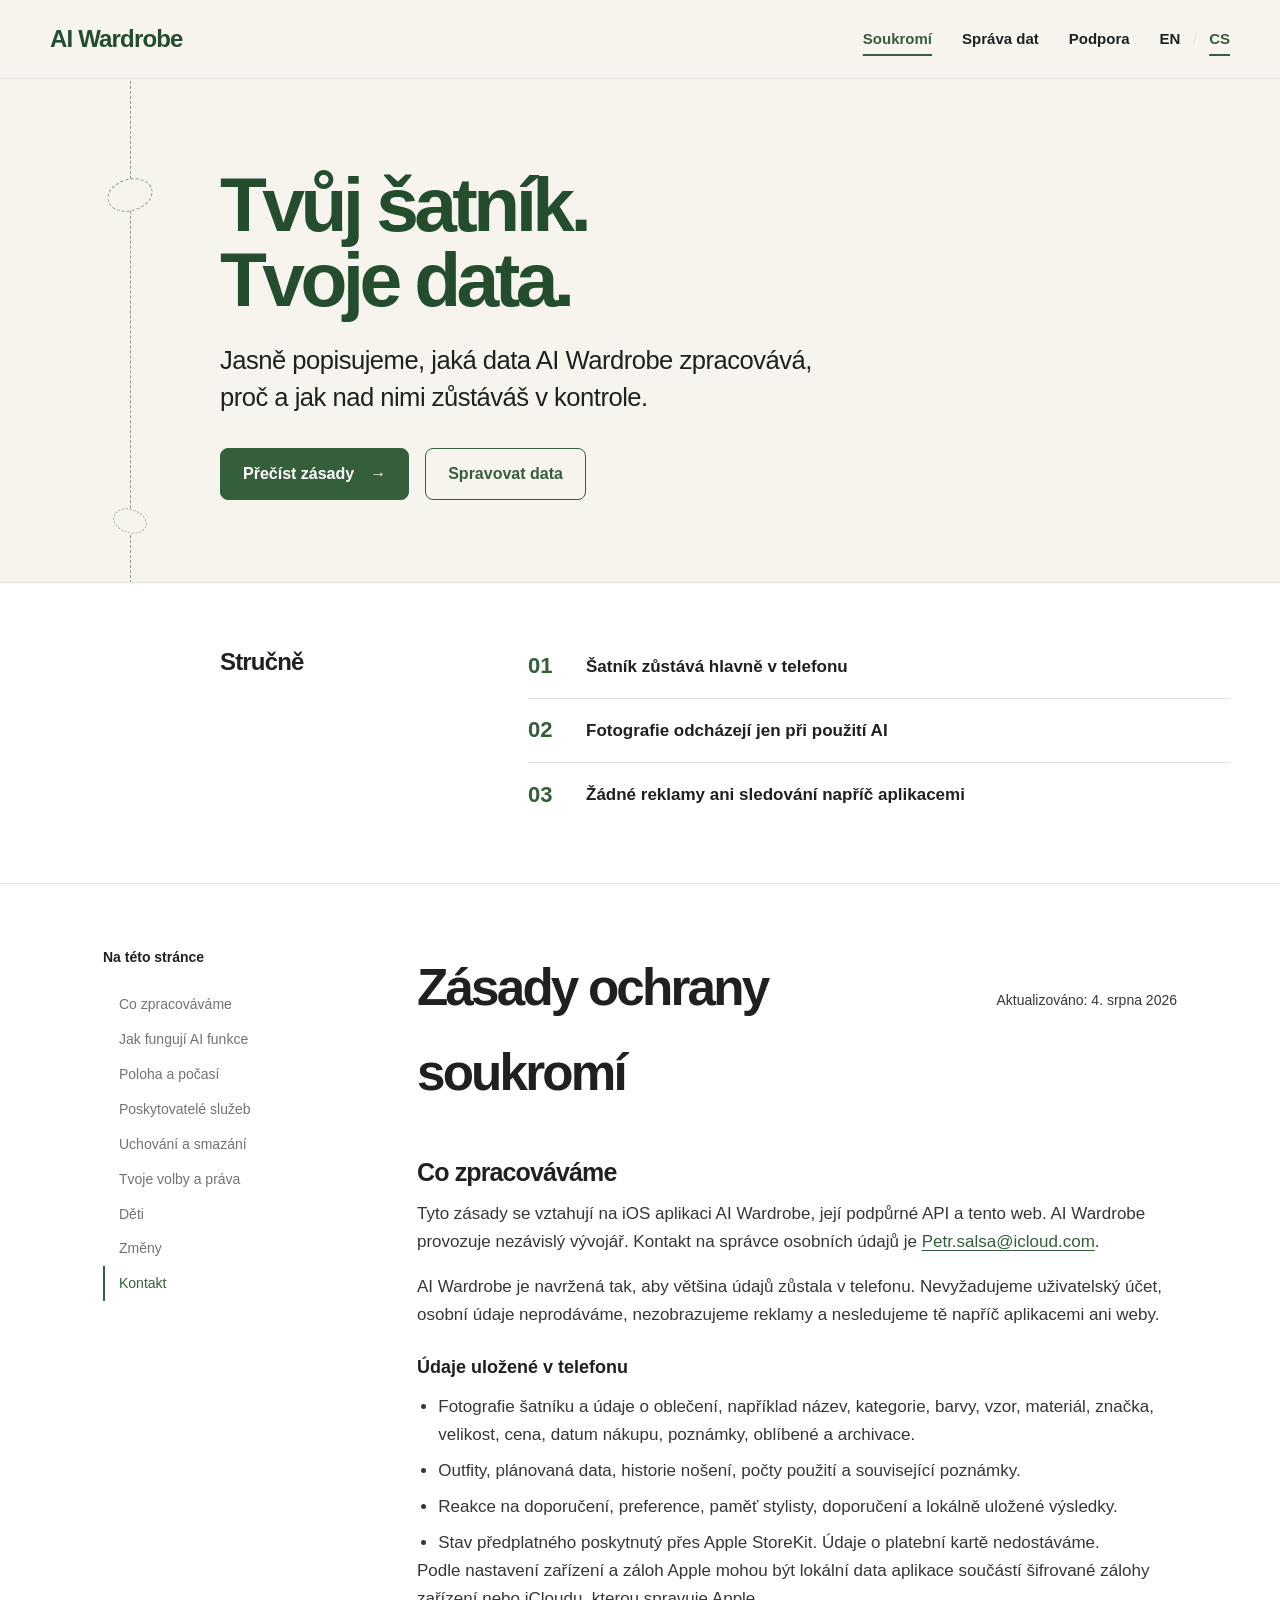
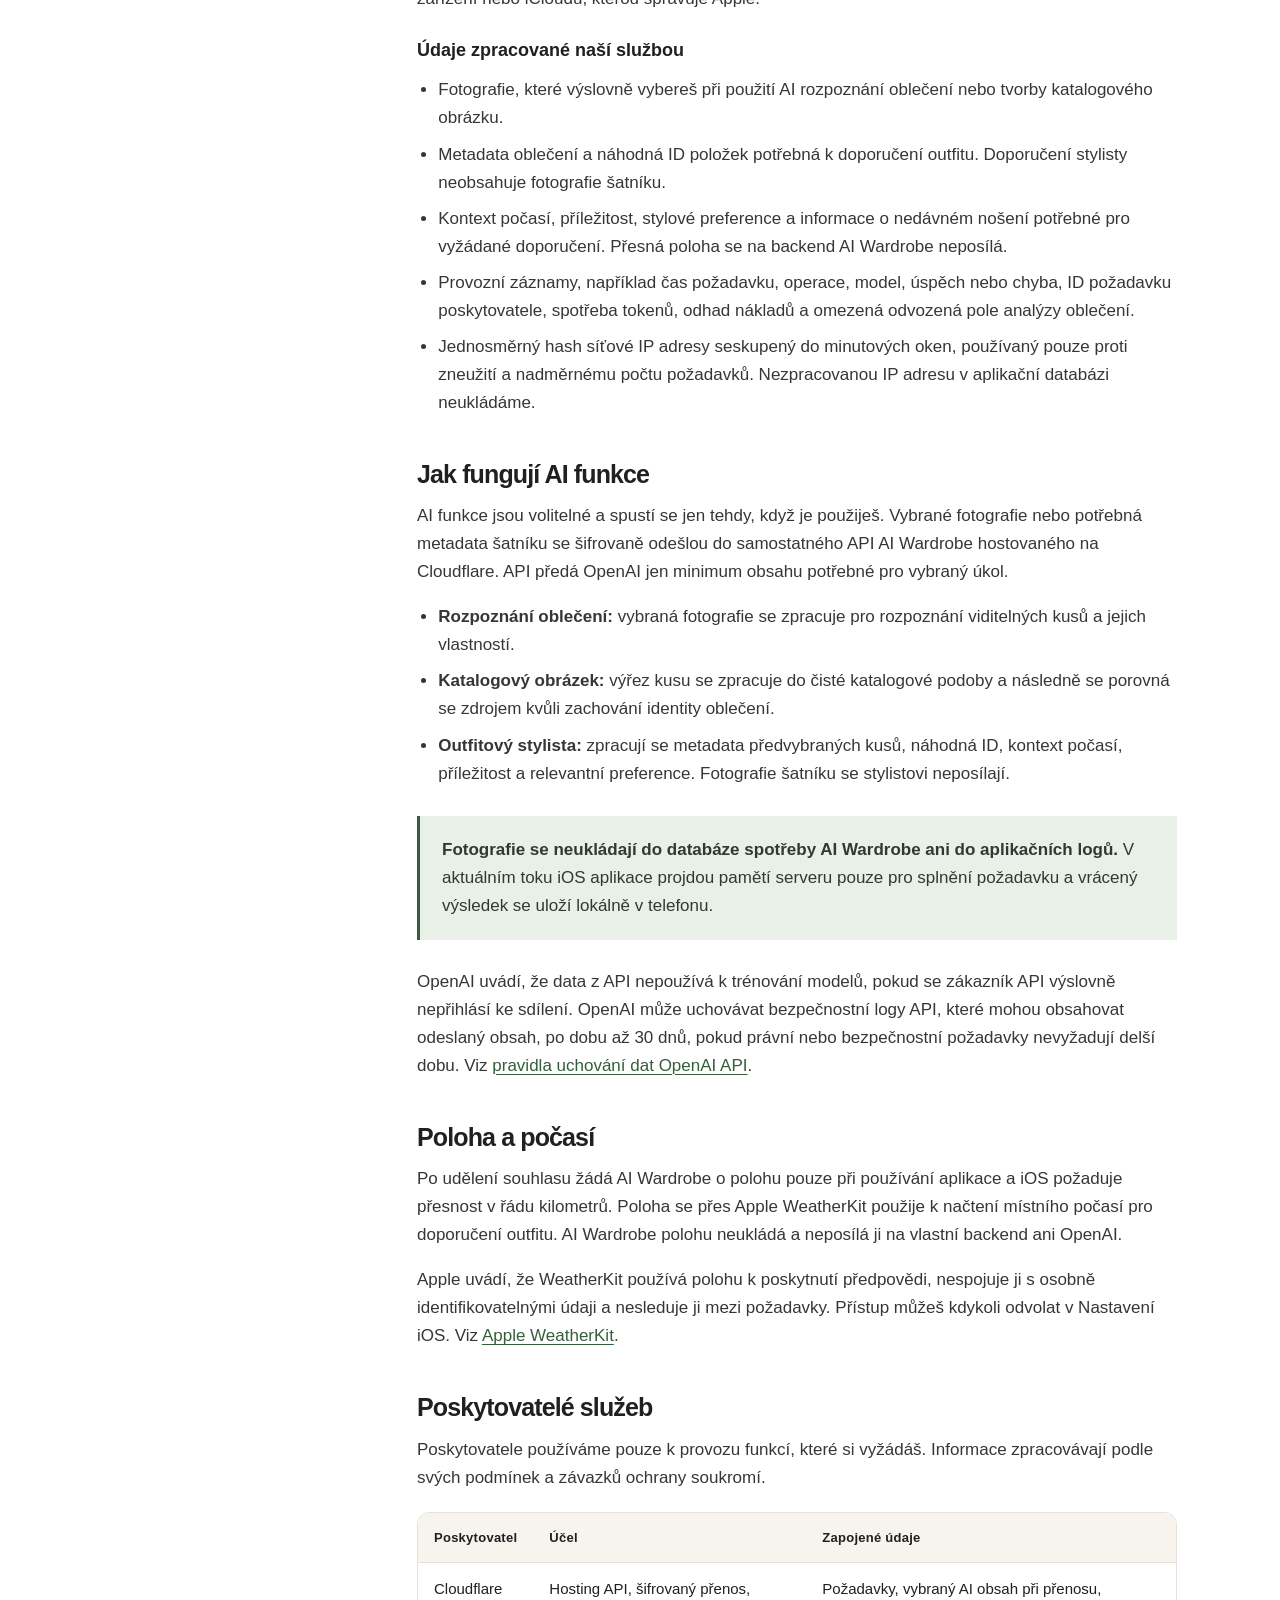
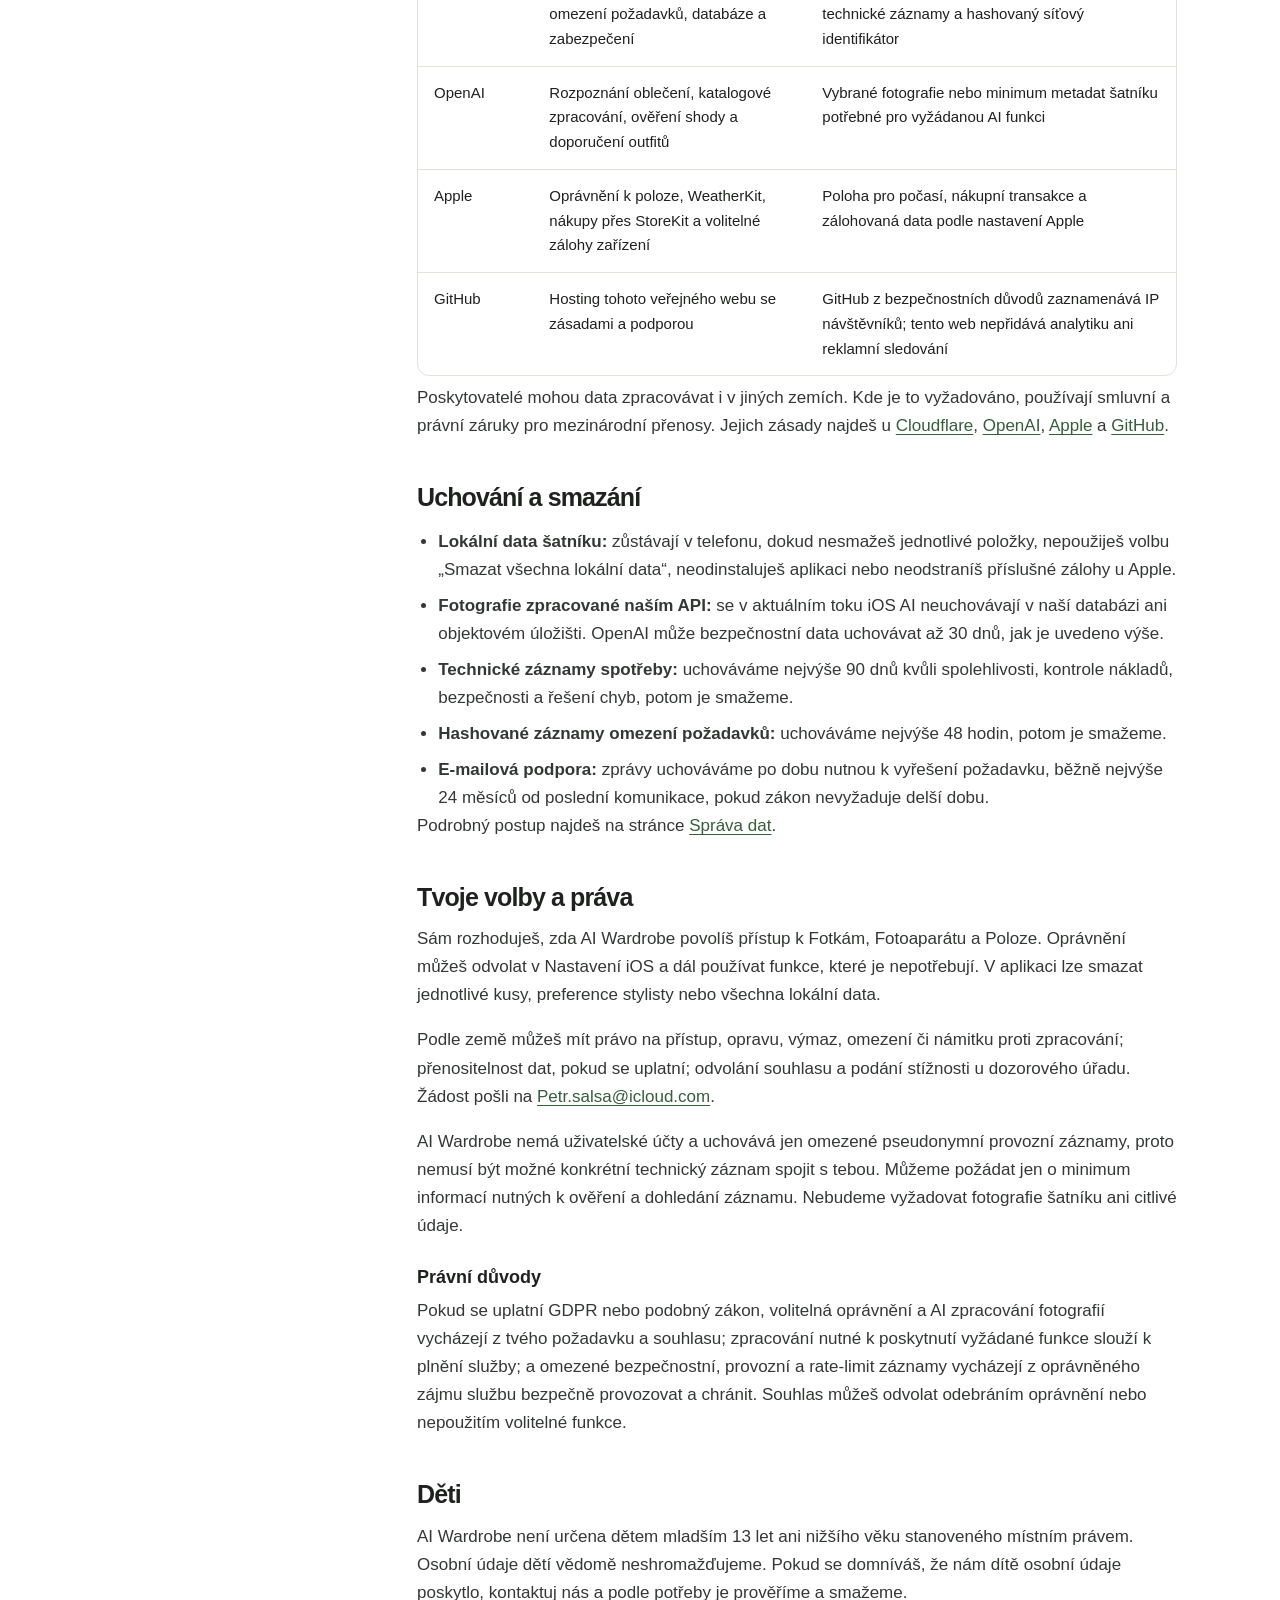
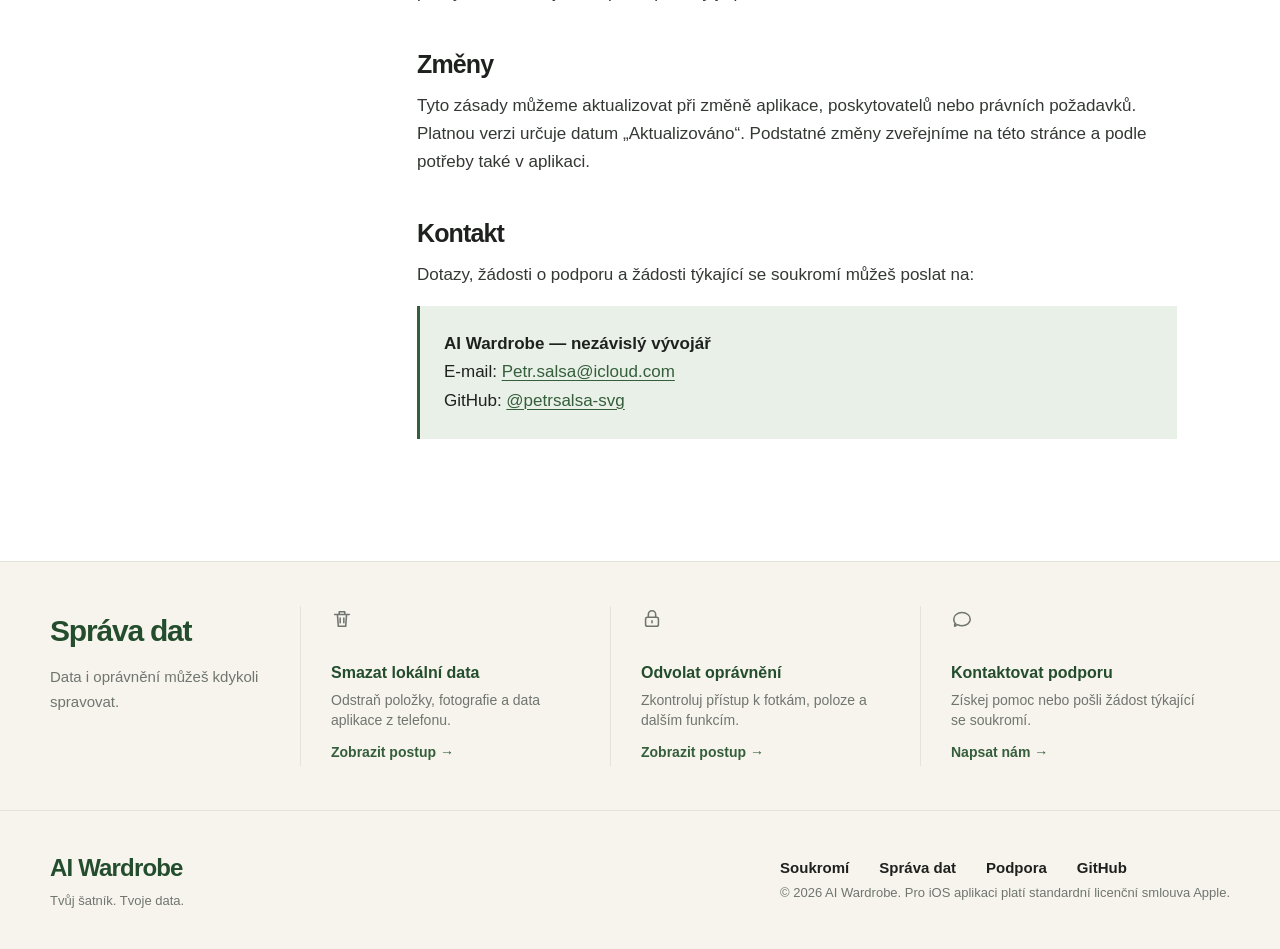
==== cs/index.html @ b3bcdd9d "Publish AI Wardrobe privacy and support site" ====
<!doctype html>
<html lang="cs">
<head>
  <meta charset="utf-8">
  <meta name="viewport" content="width=device-width, initial-scale=1">
  <meta name="description" content="Zásady ochrany soukromí, volby správy dat a podpora pro iOS aplikaci AI Wardrobe.">
  <meta name="theme-color" content="#f7f4ee">
  <meta property="og:title" content="AI Wardrobe — Zásady ochrany soukromí">
  <meta property="og:description" content="Jasně popisujeme, jaká data AI Wardrobe zpracovává, proč a jak nad nimi zůstáváš v kontrole.">
  <meta property="og:type" content="website">
  <meta property="og:url" content="https://petrsalsa-svg.github.io/AIWardrobe-Privacy/cs/">
  <link rel="canonical" href="https://petrsalsa-svg.github.io/AIWardrobe-Privacy/cs/">
  <link rel="alternate" hreflang="en" href="https://petrsalsa-svg.github.io/AIWardrobe-Privacy/">
  <link rel="alternate" hreflang="cs" href="https://petrsalsa-svg.github.io/AIWardrobe-Privacy/cs/">
  <link rel="stylesheet" href="../assets/styles.css">
  <script src="../assets/site.js" defer></script>
  <title>AI Wardrobe — Zásady ochrany soukromí</title>
</head>
<body>
  <a class="skip-link" href="#main">Přeskočit na obsah</a>
  <header class="site-header">
    <div class="header-inner">
      <a class="brand" href="./" aria-label="AI Wardrobe — soukromí">AI Wardrobe</a>
      <nav class="desktop-nav" aria-label="Hlavní navigace">
        <a href="./" aria-current="page">Soukromí</a>
        <a href="./data-choices/">Správa dat</a>
        <a href="./support/">Podpora</a>
      </nav>
      <button class="menu-button" type="button" aria-expanded="false" aria-controls="mobile-navigation" data-menu-button>
        <svg viewBox="0 0 24 24" aria-hidden="true"><path d="M4 7h16M4 12h16M4 17h16"/></svg>
        Menu
      </button>
      <nav class="language-nav" aria-label="Jazyk">
        <a href="../" lang="en">EN</a><span aria-hidden="true">/</span><a href="./" aria-current="page" lang="cs">CS</a>
      </nav>
      <nav class="mobile-nav" id="mobile-navigation" aria-label="Mobilní navigace" data-mobile-nav>
        <a href="./" aria-current="page">Soukromí</a>
        <a href="./data-choices/">Správa dat</a>
        <a href="./support/">Podpora</a>
      </nav>
    </div>
  </header>

  <main id="main">
    <section class="hero" aria-labelledby="hero-title">
      <div class="hero-inner">
        <div class="seam" aria-hidden="true"></div>
        <div class="hero-copy">
          <h1 id="hero-title">Tvůj šatník.<br>Tvoje data.</h1>
          <p class="hero-lede">Jasně popisujeme, jaká data AI Wardrobe zpracovává, proč a jak nad nimi zůstáváš v kontrole.</p>
          <div class="actions">
            <a class="button button-primary" href="#privacy-policy">Přečíst zásady <span aria-hidden="true">→</span></a>
            <a class="button button-secondary" href="./data-choices/">Spravovat data</a>
          </div>
        </div>
      </div>
    </section>

    <section class="glance" aria-labelledby="glance-title">
      <div class="glance-inner">
        <h2 id="glance-title">Stručně</h2>
        <ol class="glance-list">
          <li class="glance-item">
            <span class="glance-number" aria-hidden="true">01</span>
            <span class="glance-icon" aria-hidden="true"><svg viewBox="0 0 24 24"><path d="M3 11.5 12 4l9 7.5M5.5 10v10h13V10M9.5 20v-6h5v6"/></svg></span>
            <span class="glance-text">Šatník zůstává hlavně v telefonu</span>
          </li>
          <li class="glance-item">
            <span class="glance-number" aria-hidden="true">02</span>
            <span class="glance-icon" aria-hidden="true"><svg viewBox="0 0 24 24"><path d="M4 8.5h3l1.2-2h7.6l1.2 2h3a2 2 0 0 1 2 2v8a2 2 0 0 1-2 2H4a2 2 0 0 1-2-2v-8a2 2 0 0 1 2-2Z"/><circle cx="12" cy="14" r="4"/></svg></span>
            <span class="glance-text">Fotografie odcházejí jen při použití AI</span>
          </li>
          <li class="glance-item">
            <span class="glance-number" aria-hidden="true">03</span>
            <span class="glance-icon" aria-hidden="true"><svg viewBox="0 0 24 24"><path d="M12 3 4.5 6v5.5c0 4.7 3.1 7.8 7.5 9.5 4.4-1.7 7.5-4.8 7.5-9.5V6L12 3Z"/><path d="m8.8 12.1 2 2 4.5-4.5"/></svg></span>
            <span class="glance-text">Žádné reklamy ani sledování napříč aplikacemi</span>
          </li>
        </ol>
      </div>
    </section>

    <section class="policy" id="privacy-policy" aria-labelledby="policy-title">
      <div class="policy-shell">
        <aside class="toc" aria-label="Obsah stránky">
          <p class="toc-title">Na této stránce</p>
          <ol>
            <li><a class="is-active" href="#what-we-process">Co zpracováváme</a></li>
            <li><a href="#ai-features">Jak fungují AI funkce</a></li>
            <li><a href="#location-weather">Poloha a počasí</a></li>
            <li><a href="#service-providers">Poskytovatelé služeb</a></li>
            <li><a href="#retention-deletion">Uchování a smazání</a></li>
            <li><a href="#choices-rights">Tvoje volby a práva</a></li>
            <li><a href="#children">Děti</a></li>
            <li><a href="#changes">Změny</a></li>
            <li><a href="#contact">Kontakt</a></li>
          </ol>
        </aside>

        <article class="policy-article">
          <div class="policy-heading">
            <h2 id="policy-title">Zásady ochrany soukromí</h2>
            <p class="updated">Aktualizováno: 4. srpna 2026</p>
          </div>

          <details class="mobile-toc">
            <summary>Na této stránce <span aria-hidden="true">⌄</span></summary>
            <nav aria-label="Části zásad">
              <a href="#what-we-process">Co zpracováváme</a>
              <a href="#ai-features">Jak fungují AI funkce</a>
              <a href="#location-weather">Poloha a počasí</a>
              <a href="#service-providers">Poskytovatelé služeb</a>
              <a href="#retention-deletion">Uchování a smazání</a>
              <a href="#choices-rights">Tvoje volby a práva</a>
              <a href="#children">Děti</a>
              <a href="#changes">Změny</a>
              <a href="#contact">Kontakt</a>
            </nav>
          </details>

          <section id="what-we-process">
            <h3>Co zpracováváme</h3>
            <p>Tyto zásady se vztahují na iOS aplikaci AI Wardrobe, její podpůrné API a tento web. AI Wardrobe provozuje nezávislý vývojář. Kontakt na správce osobních údajů je <a href="mailto:Petr.salsa@icloud.com">Petr.salsa@icloud.com</a>.</p>
            <p>AI Wardrobe je navržená tak, aby většina údajů zůstala v telefonu. Nevyžadujeme uživatelský účet, osobní údaje neprodáváme, nezobrazujeme reklamy a nesledujeme tě napříč aplikacemi ani weby.</p>

            <h4>Údaje uložené v telefonu</h4>
            <ul>
              <li>Fotografie šatníku a údaje o oblečení, například název, kategorie, barvy, vzor, materiál, značka, velikost, cena, datum nákupu, poznámky, oblíbené a archivace.</li>
              <li>Outfity, plánovaná data, historie nošení, počty použití a související poznámky.</li>
              <li>Reakce na doporučení, preference, paměť stylisty, doporučení a lokálně uložené výsledky.</li>
              <li>Stav předplatného poskytnutý přes Apple StoreKit. Údaje o platební kartě nedostáváme.</li>
            </ul>
            <p>Podle nastavení zařízení a záloh Apple mohou být lokální data aplikace součástí šifrované zálohy zařízení nebo iCloudu, kterou spravuje Apple.</p>

            <h4>Údaje zpracované naší službou</h4>
            <ul>
              <li>Fotografie, které výslovně vybereš při použití AI rozpoznání oblečení nebo tvorby katalogového obrázku.</li>
              <li>Metadata oblečení a náhodná ID položek potřebná k doporučení outfitu. Doporučení stylisty neobsahuje fotografie šatníku.</li>
              <li>Kontext počasí, příležitost, stylové preference a informace o nedávném nošení potřebné pro vyžádané doporučení. Přesná poloha se na backend AI Wardrobe neposílá.</li>
              <li>Provozní záznamy, například čas požadavku, operace, model, úspěch nebo chyba, ID požadavku poskytovatele, spotřeba tokenů, odhad nákladů a omezená odvozená pole analýzy oblečení.</li>
              <li>Jednosměrný hash síťové IP adresy seskupený do minutových oken, používaný pouze proti zneužití a nadměrnému počtu požadavků. Nezpracovanou IP adresu v aplikační databázi neukládáme.</li>
            </ul>
          </section>

          <section id="ai-features">
            <h3>Jak fungují AI funkce</h3>
            <p>AI funkce jsou volitelné a spustí se jen tehdy, když je použiješ. Vybrané fotografie nebo potřebná metadata šatníku se šifrovaně odešlou do samostatného API AI Wardrobe hostovaného na Cloudflare. API předá OpenAI jen minimum obsahu potřebné pro vybraný úkol.</p>
            <ul>
              <li><strong>Rozpoznání oblečení:</strong> vybraná fotografie se zpracuje pro rozpoznání viditelných kusů a jejich vlastností.</li>
              <li><strong>Katalogový obrázek:</strong> výřez kusu se zpracuje do čisté katalogové podoby a následně se porovná se zdrojem kvůli zachování identity oblečení.</li>
              <li><strong>Outfitový stylista:</strong> zpracují se metadata předvybraných kusů, náhodná ID, kontext počasí, příležitost a relevantní preference. Fotografie šatníku se stylistovi neposílají.</li>
            </ul>
            <div class="notice">
              <p><strong>Fotografie se neukládají do databáze spotřeby AI Wardrobe ani do aplikačních logů.</strong> V aktuálním toku iOS aplikace projdou pamětí serveru pouze pro splnění požadavku a vrácený výsledek se uloží lokálně v telefonu.</p>
            </div>
            <p>OpenAI uvádí, že data z API nepoužívá k trénování modelů, pokud se zákazník API výslovně nepřihlásí ke sdílení. OpenAI může uchovávat bezpečnostní logy API, které mohou obsahovat odeslaný obsah, po dobu až 30 dnů, pokud právní nebo bezpečnostní požadavky nevyžadují delší dobu. Viz <a href="https://platform.openai.com/docs/models/default-usage-policies-by-endpoint" rel="external">pravidla uchování dat OpenAI API</a>.</p>
          </section>

          <section id="location-weather">
            <h3>Poloha a počasí</h3>
            <p>Po udělení souhlasu žádá AI Wardrobe o polohu pouze při používání aplikace a iOS požaduje přesnost v řádu kilometrů. Poloha se přes Apple WeatherKit použije k načtení místního počasí pro doporučení outfitu. AI Wardrobe polohu neukládá a neposílá ji na vlastní backend ani OpenAI.</p>
            <p>Apple uvádí, že WeatherKit používá polohu k poskytnutí předpovědi, nespojuje ji s osobně identifikovatelnými údaji a nesleduje ji mezi požadavky. Přístup můžeš kdykoli odvolat v Nastavení iOS. Viz <a href="https://developer.apple.com/weatherkit/" rel="external">Apple WeatherKit</a>.</p>
          </section>

          <section id="service-providers">
            <h3>Poskytovatelé služeb</h3>
            <p>Poskytovatele používáme pouze k provozu funkcí, které si vyžádáš. Informace zpracovávají podle svých podmínek a závazků ochrany soukromí.</p>
            <div class="table-wrap" role="region" aria-label="Poskytovatelé služeb" tabindex="0">
              <table>
                <thead><tr><th>Poskytovatel</th><th>Účel</th><th>Zapojené údaje</th></tr></thead>
                <tbody>
                  <tr><td>Cloudflare</td><td>Hosting API, šifrovaný přenos, omezení požadavků, databáze a zabezpečení</td><td>Požadavky, vybraný AI obsah při přenosu, technické záznamy a hashovaný síťový identifikátor</td></tr>
                  <tr><td>OpenAI</td><td>Rozpoznání oblečení, katalogové zpracování, ověření shody a doporučení outfitů</td><td>Vybrané fotografie nebo minimum metadat šatníku potřebné pro vyžádanou AI funkci</td></tr>
                  <tr><td>Apple</td><td>Oprávnění k poloze, WeatherKit, nákupy přes StoreKit a volitelné zálohy zařízení</td><td>Poloha pro počasí, nákupní transakce a zálohovaná data podle nastavení Apple</td></tr>
                  <tr><td>GitHub</td><td>Hosting tohoto veřejného webu se zásadami a podporou</td><td>GitHub z bezpečnostních důvodů zaznamenává IP návštěvníků; tento web nepřidává analytiku ani reklamní sledování</td></tr>
                </tbody>
              </table>
            </div>
            <p>Poskytovatelé mohou data zpracovávat i v jiných zemích. Kde je to vyžadováno, používají smluvní a právní záruky pro mezinárodní přenosy. Jejich zásady najdeš u <a href="https://www.cloudflare.com/privacypolicy/" rel="external">Cloudflare</a>, <a href="https://openai.com/policies/privacy-policy/" rel="external">OpenAI</a>, <a href="https://www.apple.com/legal/privacy/" rel="external">Apple</a> a <a href="https://docs.github.com/en/site-policy/privacy-policies/github-general-privacy-statement" rel="external">GitHub</a>.</p>
          </section>

          <section id="retention-deletion">
            <h3>Uchování a smazání</h3>
            <ul>
              <li><strong>Lokální data šatníku:</strong> zůstávají v telefonu, dokud nesmažeš jednotlivé položky, nepoužiješ volbu „Smazat všechna lokální data“, neodinstaluješ aplikaci nebo neodstraníš příslušné zálohy u Apple.</li>
              <li><strong>Fotografie zpracované naším API:</strong> se v aktuálním toku iOS AI neuchovávají v naší databázi ani objektovém úložišti. OpenAI může bezpečnostní data uchovávat až 30 dnů, jak je uvedeno výše.</li>
              <li><strong>Technické záznamy spotřeby:</strong> uchováváme nejvýše 90 dnů kvůli spolehlivosti, kontrole nákladů, bezpečnosti a řešení chyb, potom je smažeme.</li>
              <li><strong>Hashované záznamy omezení požadavků:</strong> uchováváme nejvýše 48 hodin, potom je smažeme.</li>
              <li><strong>E-mailová podpora:</strong> zprávy uchováváme po dobu nutnou k vyřešení požadavku, běžně nejvýše 24 měsíců od poslední komunikace, pokud zákon nevyžaduje delší dobu.</li>
            </ul>
            <p>Podrobný postup najdeš na stránce <a href="./data-choices/">Správa dat</a>.</p>
          </section>

          <section id="choices-rights">
            <h3>Tvoje volby a práva</h3>
            <p>Sám rozhoduješ, zda AI Wardrobe povolíš přístup k Fotkám, Fotoaparátu a Poloze. Oprávnění můžeš odvolat v Nastavení iOS a dál používat funkce, které je nepotřebují. V aplikaci lze smazat jednotlivé kusy, preference stylisty nebo všechna lokální data.</p>
            <p>Podle země můžeš mít právo na přístup, opravu, výmaz, omezení či námitku proti zpracování; přenositelnost dat, pokud se uplatní; odvolání souhlasu a podání stížnosti u dozorového úřadu. Žádost pošli na <a href="mailto:Petr.salsa@icloud.com?subject=AI%20Wardrobe%20-%20zadost%20o%20soukromi">Petr.salsa@icloud.com</a>.</p>
            <p>AI Wardrobe nemá uživatelské účty a uchovává jen omezené pseudonymní provozní záznamy, proto nemusí být možné konkrétní technický záznam spojit s tebou. Můžeme požádat jen o minimum informací nutných k ověření a dohledání záznamu. Nebudeme vyžadovat fotografie šatníku ani citlivé údaje.</p>
            <h4>Právní důvody</h4>
            <p>Pokud se uplatní GDPR nebo podobný zákon, volitelná oprávnění a AI zpracování fotografií vycházejí z tvého požadavku a souhlasu; zpracování nutné k poskytnutí vyžádané funkce slouží k plnění služby; a omezené bezpečnostní, provozní a rate-limit záznamy vycházejí z oprávněného zájmu službu bezpečně provozovat a chránit. Souhlas můžeš odvolat odebráním oprávnění nebo nepoužitím volitelné funkce.</p>
          </section>

          <section id="children">
            <h3>Děti</h3>
            <p>AI Wardrobe není určena dětem mladším 13 let ani nižšího věku stanoveného místním právem. Osobní údaje dětí vědomě neshromažďujeme. Pokud se domníváš, že nám dítě osobní údaje poskytlo, kontaktuj nás a podle potřeby je prověříme a smažeme.</p>
          </section>

          <section id="changes">
            <h3>Změny</h3>
            <p>Tyto zásady můžeme aktualizovat při změně aplikace, poskytovatelů nebo právních požadavků. Platnou verzi určuje datum „Aktualizováno“. Podstatné změny zveřejníme na této stránce a podle potřeby také v aplikaci.</p>
          </section>

          <section id="contact">
            <h3>Kontakt</h3>
            <p>Dotazy, žádosti o podporu a žádosti týkající se soukromí můžeš poslat na:</p>
            <div class="contact-block">
              <strong>AI Wardrobe — nezávislý vývojář</strong><br>
              E-mail: <a href="mailto:Petr.salsa@icloud.com">Petr.salsa@icloud.com</a><br>
              GitHub: <a href="https://github.com/petrsalsa-svg" rel="external">@petrsalsa-svg</a>
            </div>
          </section>
        </article>
      </div>
    </section>

    <section class="choices" aria-labelledby="choices-title">
      <div class="choices-inner">
        <div class="choices-intro"><h2 id="choices-title">Správa dat</h2><p>Data i oprávnění můžeš kdykoli spravovat.</p></div>
        <a class="choice-link" href="./data-choices/#delete-local">
          <span class="choice-icon" aria-hidden="true"><svg viewBox="0 0 24 24"><path d="M4 7h16M9 7V4h6v3M7 7l1 13h8l1-13M10 11v5M14 11v5"/></svg></span>
          <strong>Smazat lokální data</strong><span>Odstraň položky, fotografie a data aplikace z telefonu.</span><em>Zobrazit postup →</em>
        </a>
        <a class="choice-link" href="./data-choices/#permissions">
          <span class="choice-icon" aria-hidden="true"><svg viewBox="0 0 24 24"><rect x="5" y="10" width="14" height="10" rx="2"/><path d="M8 10V7a4 4 0 0 1 8 0v3M12 14v2"/></svg></span>
          <strong>Odvolat oprávnění</strong><span>Zkontroluj přístup k fotkám, poloze a dalším funkcím.</span><em>Zobrazit postup →</em>
        </a>
        <a class="choice-link" href="./support/">
          <span class="choice-icon" aria-hidden="true"><svg viewBox="0 0 24 24"><path d="M4 17.5V20l3.2-1.8a9.8 9.8 0 0 0 4.8 1.2c5 0 9-3.2 9-7.2S17 5 12 5s-9 3.2-9 7.2c0 2 .8 3.8 2.2 5.1"/></svg></span>
          <strong>Kontaktovat podporu</strong><span>Získej pomoc nebo pošli žádost týkající se soukromí.</span><em>Napsat nám →</em>
        </a>
      </div>
    </section>
  </main>

  <footer class="site-footer">
    <div class="footer-inner">
      <div class="footer-brand"><a class="brand" href="./">AI Wardrobe</a><p>Tvůj šatník. Tvoje data.</p></div>
      <div class="footer-meta">
        <nav class="footer-nav" aria-label="Navigace v zápatí">
          <a href="./">Soukromí</a><a href="./data-choices/">Správa dat</a><a href="./support/">Podpora</a><a href="https://github.com/petrsalsa-svg/AIWardrobe-Privacy">GitHub</a>
        </nav>
        <p class="copyright">© 2026 AI Wardrobe. Pro iOS aplikaci platí standardní licenční smlouva Apple.</p>
      </div>
    </div>
  </footer>
</body>
</html>
---- assets/styles.css ----
:root {
  --background: #f7f4ee;
  --surface: #ffffff;
  --primary: #355e3b;
  --primary-strong: #234d2c;
  --secondary: #78947c;
  --light-green: #e9f0e8;
  --text: #1e211e;
  --muted: #70756f;
  --divider: #e5e2dc;
  --danger: #b34b4b;
  --radius: 18px;
  --shadow: 0 16px 44px rgba(30, 33, 30, 0.045);
  --content: 1180px;
  --reading: 760px;
  color-scheme: light;
  font-family: ui-sans-serif, -apple-system, BlinkMacSystemFont, "Segoe UI", sans-serif;
  font-synthesis: none;
  text-rendering: optimizeLegibility;
}

* {
  box-sizing: border-box;
}

html {
  scroll-behavior: smooth;
  scroll-padding-top: 96px;
}

body {
  margin: 0;
  min-width: 320px;
  background: var(--background);
  color: var(--text);
  font-size: 17px;
  line-height: 1.65;
}

body.menu-open {
  overflow: hidden;
}

a {
  color: var(--primary);
  text-decoration-thickness: 1px;
  text-underline-offset: 0.2em;
}

a:hover {
  color: var(--primary-strong);
}

a:focus-visible,
button:focus-visible,
summary:focus-visible {
  outline: 3px solid rgba(53, 94, 59, 0.34);
  outline-offset: 4px;
}

.skip-link {
  position: fixed;
  left: 16px;
  top: 12px;
  z-index: 100;
  padding: 10px 14px;
  background: var(--text);
  color: white;
  border-radius: 10px;
  transform: translateY(-160%);
}

.skip-link:focus {
  transform: translateY(0);
}

.site-header {
  position: sticky;
  top: 0;
  z-index: 40;
  border-bottom: 1px solid rgba(229, 226, 220, 0.88);
  background: rgba(247, 244, 238, 0.96);
  backdrop-filter: blur(18px);
}

.header-inner,
.hero-inner,
.glance-inner,
.policy-shell,
.choices-inner,
.footer-inner,
.simple-main {
  width: min(calc(100% - 48px), var(--content));
  margin-inline: auto;
}

.header-inner {
  min-height: 78px;
  display: grid;
  grid-template-columns: 1fr auto auto;
  align-items: center;
  gap: 30px;
}

.brand {
  display: inline-flex;
  align-items: center;
  color: var(--primary-strong);
  font-size: 24px;
  font-weight: 760;
  letter-spacing: -0.035em;
  text-decoration: none;
}

.desktop-nav,
.language-nav,
.footer-nav {
  display: flex;
  align-items: center;
  gap: 30px;
}

.desktop-nav a,
.language-nav a,
.footer-nav a {
  color: var(--text);
  font-size: 15px;
  font-weight: 620;
  text-decoration: none;
}

.desktop-nav a[aria-current="page"],
.language-nav a[aria-current="page"] {
  color: var(--primary);
  text-decoration: underline;
  text-decoration-thickness: 2px;
  text-underline-offset: 10px;
}

.language-nav {
  gap: 12px;
}

.language-nav span {
  color: var(--divider);
}

.menu-button,
.mobile-nav {
  display: none;
}

.hero {
  position: relative;
  overflow: hidden;
}

.hero-inner {
  position: relative;
  min-height: 470px;
  padding: 88px 0 82px 170px;
}

.seam {
  position: absolute;
  left: 80px;
  top: -28px;
  bottom: -1px;
  width: 1px;
  border-left: 1px dashed rgba(53, 94, 59, 0.58);
  pointer-events: none;
}

.seam::before,
.seam::after {
  content: "";
  position: absolute;
  left: -24px;
  width: 44px;
  height: 30px;
  border: 1px dashed rgba(53, 94, 59, 0.64);
  border-radius: 50%;
  background: var(--background);
}

.seam::before {
  top: 128px;
  transform: rotate(-16deg);
}

.seam::after {
  bottom: 46px;
  transform: rotate(18deg) scale(0.74);
}

.hero-copy {
  max-width: 690px;
}

h1,
h2,
h3,
p {
  margin-top: 0;
}

h1 {
  margin-bottom: 24px;
  max-width: 680px;
  color: var(--primary-strong);
  font-size: clamp(50px, 6vw, 80px);
  line-height: 0.98;
  letter-spacing: -0.06em;
}

.hero-lede {
  max-width: 610px;
  margin-bottom: 32px;
  font-size: clamp(20px, 2vw, 26px);
  line-height: 1.45;
  letter-spacing: -0.02em;
}

.actions {
  display: flex;
  flex-wrap: wrap;
  gap: 16px;
}

.button {
  min-height: 52px;
  display: inline-flex;
  align-items: center;
  justify-content: center;
  gap: 16px;
  padding: 12px 22px;
  border: 1.5px solid var(--primary);
  border-radius: 8px;
  font-size: 16px;
  font-weight: 720;
  text-decoration: none;
}

.button-primary {
  background: var(--primary);
  color: white;
}

.button-primary:hover {
  background: var(--primary-strong);
  color: white;
}

.button-secondary {
  background: transparent;
  color: var(--primary);
}

.glance {
  border-top: 1px solid var(--divider);
  border-bottom: 1px solid var(--divider);
  background: var(--surface);
}

.glance-inner {
  display: grid;
  grid-template-columns: 260px 1fr;
  gap: 48px;
  padding: 52px 0 56px 170px;
}

.glance h2 {
  margin: 7px 0 0;
  font-size: 24px;
  letter-spacing: -0.035em;
}

.glance-list {
  margin: 0;
  padding: 0;
  list-style: none;
}

.glance-item {
  min-height: 64px;
  display: grid;
  grid-template-columns: 58px 1fr;
  align-items: center;
  border-bottom: 1px solid var(--divider);
}

.glance-item:last-child {
  border-bottom: 0;
}

.glance-number {
  color: var(--primary);
  font-size: 22px;
  font-weight: 700;
  font-variant-numeric: tabular-nums;
}

.glance-icon {
  width: 38px;
  height: 38px;
  display: none;
  place-items: center;
  border-radius: 50%;
  background: var(--light-green);
  color: var(--primary);
}

.glance-icon svg,
.choice-icon svg {
  width: 22px;
  height: 22px;
  fill: none;
  stroke: currentColor;
  stroke-linecap: round;
  stroke-linejoin: round;
  stroke-width: 1.7;
}

.glance-text {
  font-size: 17px;
  font-weight: 670;
}

.policy {
  background: var(--surface);
}

.policy-shell {
  display: grid;
  grid-template-columns: 260px minmax(0, var(--reading));
  justify-content: center;
  gap: 54px;
  padding: 62px 0 80px;
}

.toc {
  position: sticky;
  top: 110px;
  align-self: start;
}

.toc-title {
  margin-bottom: 18px;
  font-size: 14px;
  font-weight: 760;
}

.toc ol {
  margin: 0;
  padding: 0;
  list-style: none;
}

.toc a {
  display: block;
  padding: 8px 0 8px 14px;
  border-left: 2px solid transparent;
  color: var(--muted);
  font-size: 14px;
  line-height: 1.35;
  text-decoration: none;
}

.toc a:hover,
.toc a.is-active {
  border-left-color: var(--primary);
  color: var(--primary);
}

.mobile-toc {
  display: none;
}

.policy-heading {
  display: flex;
  align-items: baseline;
  justify-content: space-between;
  gap: 24px;
  margin-bottom: 42px;
}

.policy-heading h2,
.simple-hero h1 {
  margin: 0;
  color: var(--text);
  font-size: clamp(38px, 4vw, 54px);
  letter-spacing: -0.055em;
}

.updated {
  margin: 0;
  color: var(--muted);
  font-size: 14px;
  white-space: nowrap;
}

.policy-article section {
  margin-bottom: 42px;
}

.policy-article h3 {
  margin-bottom: 12px;
  color: var(--text);
  font-size: 25px;
  line-height: 1.25;
  letter-spacing: -0.035em;
}

.policy-article h4 {
  margin: 25px 0 8px;
  font-size: 18px;
  line-height: 1.35;
}

.policy-article p,
.policy-article li {
  color: #343834;
}

.policy-article ul {
  margin: 14px 0 0;
  padding-left: 1.25em;
}

.policy-article li + li {
  margin-top: 8px;
}

.notice {
  margin: 28px 0;
  padding: 20px 22px;
  border-left: 3px solid var(--primary);
  background: var(--light-green);
}

.notice p:last-child {
  margin-bottom: 0;
}

.table-wrap {
  margin: 20px 0 8px;
  overflow-x: auto;
  border: 1px solid var(--divider);
  border-radius: 12px;
}

table {
  width: 100%;
  border-collapse: collapse;
  font-size: 15px;
}

th,
td {
  padding: 14px 16px;
  border-bottom: 1px solid var(--divider);
  text-align: left;
  vertical-align: top;
}

th {
  background: var(--background);
  color: var(--text);
  font-size: 13px;
  letter-spacing: 0.02em;
}

tr:last-child td {
  border-bottom: 0;
}

.choices {
  border-top: 1px solid var(--divider);
  border-bottom: 1px solid var(--divider);
  background: var(--background);
}

.choices-inner {
  display: grid;
  grid-template-columns: 250px repeat(3, 1fr);
  padding: 44px 0;
}

.choices-intro {
  padding-right: 34px;
}

.choices h2 {
  margin-bottom: 10px;
  color: var(--primary-strong);
  font-size: 30px;
  letter-spacing: -0.04em;
}

.choices-intro p {
  margin-bottom: 0;
  color: var(--muted);
  font-size: 15px;
}

.choice-link {
  display: block;
  padding: 2px 30px;
  border-left: 1px solid var(--divider);
  color: var(--text);
  text-decoration: none;
}

.choice-icon {
  width: 38px;
  height: 38px;
  display: grid;
  place-items: center;
  margin-bottom: 14px;
  color: var(--primary);
}

.choice-link strong {
  display: block;
  margin-bottom: 4px;
  color: var(--primary-strong);
  font-size: 16px;
}

.choice-link span {
  display: block;
  color: var(--muted);
  font-size: 14px;
  line-height: 1.45;
}

.choice-link em {
  display: block;
  margin-top: 10px;
  color: var(--primary);
  font-size: 14px;
  font-style: normal;
  font-weight: 700;
}

.site-footer {
  background: var(--background);
}

.footer-inner {
  min-height: 138px;
  display: grid;
  grid-template-columns: 1fr auto;
  align-items: center;
  gap: 28px;
}

.footer-brand p,
.copyright {
  margin: 2px 0 0;
  color: var(--muted);
  font-size: 13px;
}

.footer-meta {
  text-align: right;
}

.simple-main {
  padding: 72px 0 100px;
}

.simple-hero {
  max-width: 780px;
  margin-bottom: 54px;
}

.simple-hero h1 {
  margin-bottom: 18px;
  color: var(--primary-strong);
}

.simple-hero p {
  max-width: 680px;
  font-size: 21px;
  line-height: 1.5;
}

.simple-content {
  max-width: var(--reading);
  padding: 44px;
  border: 1px solid var(--divider);
  border-radius: var(--radius);
  background: var(--surface);
  box-shadow: var(--shadow);
}

.simple-content section + section {
  margin-top: 46px;
  padding-top: 42px;
  border-top: 1px solid var(--divider);
}

.simple-content h2 {
  margin-bottom: 12px;
  font-size: 28px;
  letter-spacing: -0.04em;
}

.steps {
  margin: 18px 0 0;
  padding-left: 1.4em;
}

.steps li + li {
  margin-top: 10px;
}

.contact-block {
  padding: 24px;
  border-left: 3px solid var(--primary);
  background: var(--light-green);
}

@media (max-width: 900px) {
  .header-inner,
  .hero-inner,
  .glance-inner,
  .policy-shell,
  .choices-inner,
  .footer-inner,
  .simple-main {
    width: min(calc(100% - 36px), 720px);
  }

  .desktop-nav {
    display: none;
  }

  .header-inner {
    grid-template-columns: 1fr auto auto;
    gap: 14px;
  }

  .menu-button {
    min-height: 44px;
    display: inline-flex;
    align-items: center;
    justify-content: center;
    gap: 9px;
    padding: 8px 13px;
    border: 1.5px solid var(--primary);
    border-radius: 9px;
    background: transparent;
    color: var(--text);
    font: inherit;
    font-size: 15px;
    font-weight: 720;
  }

  .menu-button svg {
    width: 20px;
    height: 20px;
    stroke: currentColor;
    stroke-width: 2;
  }

  .mobile-nav {
    position: fixed;
    inset: 79px 0 auto;
    display: none;
    padding: 22px;
    border-bottom: 1px solid var(--divider);
    background: var(--background);
    box-shadow: var(--shadow);
  }

  .mobile-nav.is-open {
    display: grid;
  }

  .mobile-nav a {
    min-height: 50px;
    display: flex;
    align-items: center;
    border-bottom: 1px solid var(--divider);
    color: var(--text);
    font-weight: 680;
    text-decoration: none;
  }

  .hero-inner {
    min-height: 0;
    padding: 66px 16px 64px 58px;
  }

  .seam {
    left: 12px;
  }

  .glance-inner {
    grid-template-columns: 1fr;
    gap: 22px;
    padding: 38px 16px 42px 58px;
  }

  .glance-item {
    grid-template-columns: 54px 1fr;
    gap: 12px;
    padding: 12px 0;
  }

  .glance-number {
    display: none;
  }

  .glance-icon {
    display: grid;
  }

  .policy-shell {
    grid-template-columns: 1fr;
    padding: 48px 0 64px;
  }

  .toc {
    display: none;
  }

  .mobile-toc {
    display: block;
    margin-bottom: 32px;
    border: 1.5px solid var(--primary);
    border-radius: 9px;
  }

  .mobile-toc summary {
    min-height: 48px;
    display: flex;
    align-items: center;
    justify-content: space-between;
    padding: 8px 14px;
    color: var(--primary);
    cursor: pointer;
    font-weight: 720;
    list-style: none;
  }

  .mobile-toc summary::-webkit-details-marker {
    display: none;
  }

  .mobile-toc nav {
    display: grid;
    padding: 0 14px 12px;
  }

  .mobile-toc a {
    min-height: 44px;
    display: flex;
    align-items: center;
    border-top: 1px solid var(--divider);
    text-decoration: none;
  }

  .policy-heading {
    display: block;
    margin-bottom: 26px;
  }

  .updated {
    margin-top: 8px;
  }

  .choices-inner {
    grid-template-columns: 1fr;
    padding: 36px 0;
  }

  .choices-intro {
    padding: 0 0 18px;
  }

  .choice-link {
    min-height: 58px;
    display: grid;
    grid-template-columns: 1fr auto;
    align-items: center;
    padding: 12px 0;
    border-left: 0;
    border-top: 1px solid var(--divider);
  }

  .choice-link::after {
    content: "›";
    color: var(--primary);
    font-size: 32px;
    line-height: 1;
  }

  .choice-link span,
  .choice-link em,
  .choice-icon {
    display: none;
  }

  .footer-inner {
    grid-template-columns: 1fr;
    padding: 30px 0;
  }

  .footer-meta {
    text-align: left;
  }

  .footer-nav {
    flex-wrap: wrap;
    gap: 12px 24px;
  }
}

@media (max-width: 560px) {
  body {
    font-size: 16px;
  }

  .header-inner,
  .hero-inner,
  .glance-inner,
  .policy-shell,
  .choices-inner,
  .footer-inner,
  .simple-main {
    width: calc(100% - 24px);
  }

  .site-header {
    position: relative;
  }

  .header-inner {
    min-height: 70px;
  }

  .brand {
    font-size: 20px;
  }

  .language-nav {
    gap: 6px;
  }

  .language-nav a {
    font-size: 13px;
  }

  .mobile-nav {
    inset: 70px 0 auto;
  }

  .hero-inner {
    margin-top: 12px;
    padding: 44px 18px 46px 48px;
    border: 1px solid var(--divider);
    border-radius: 14px;
    background: var(--surface);
  }

  .seam {
    left: 18px;
  }

  h1 {
    font-size: clamp(44px, 14vw, 58px);
  }

  .hero-lede {
    font-size: 18px;
  }

  .actions {
    display: grid;
  }

  .button {
    width: 100%;
  }

  .glance-inner {
    padding: 36px 10px 40px 48px;
  }

  .policy-heading h2,
  .simple-hero h1 {
    font-size: 36px;
  }

  .policy-article h3 {
    font-size: 22px;
  }

  .simple-main {
    padding: 50px 0 72px;
  }

  .simple-content {
    padding: 26px 20px;
    border-radius: 14px;
  }
}

@media (prefers-reduced-motion: reduce) {
  html {
    scroll-behavior: auto;
  }

  *,
  *::before,
  *::after {
    animation-duration: 0.01ms !important;
    animation-iteration-count: 1 !important;
    transition-duration: 0.01ms !important;
  }
}
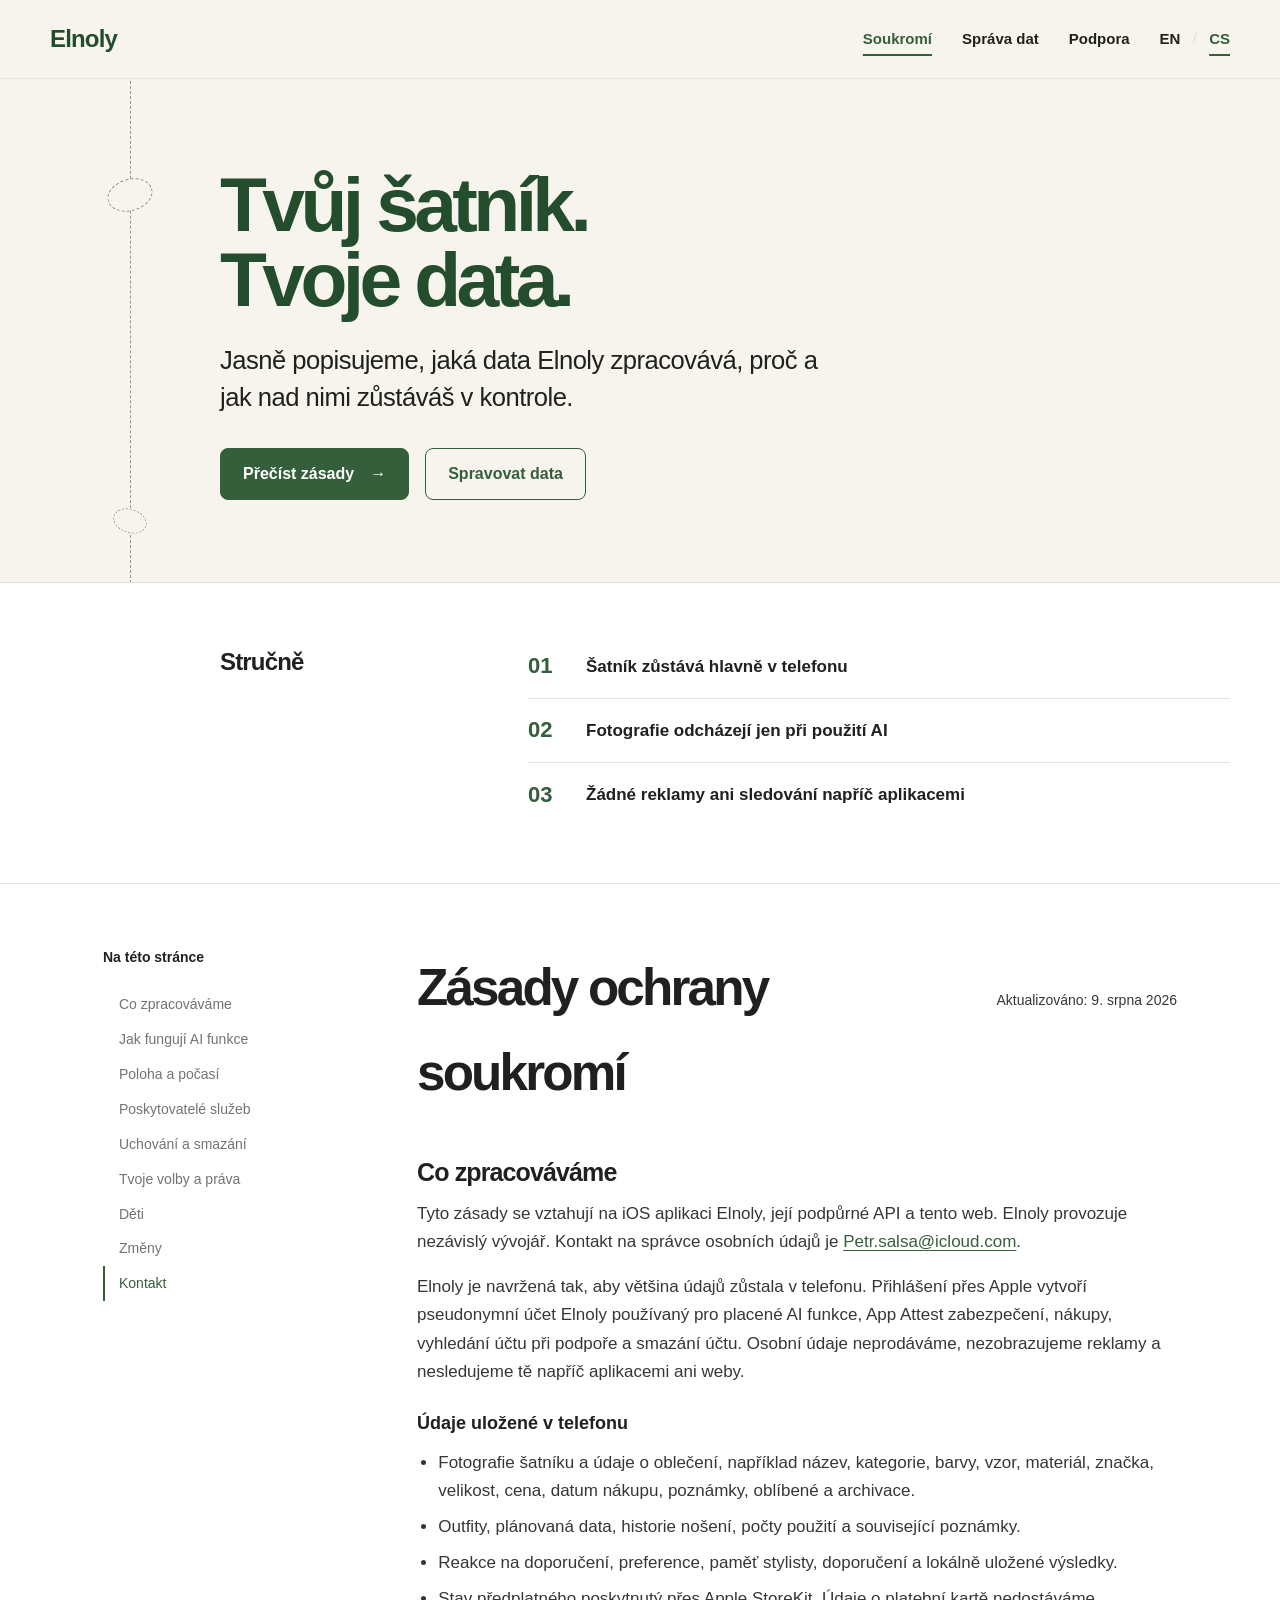
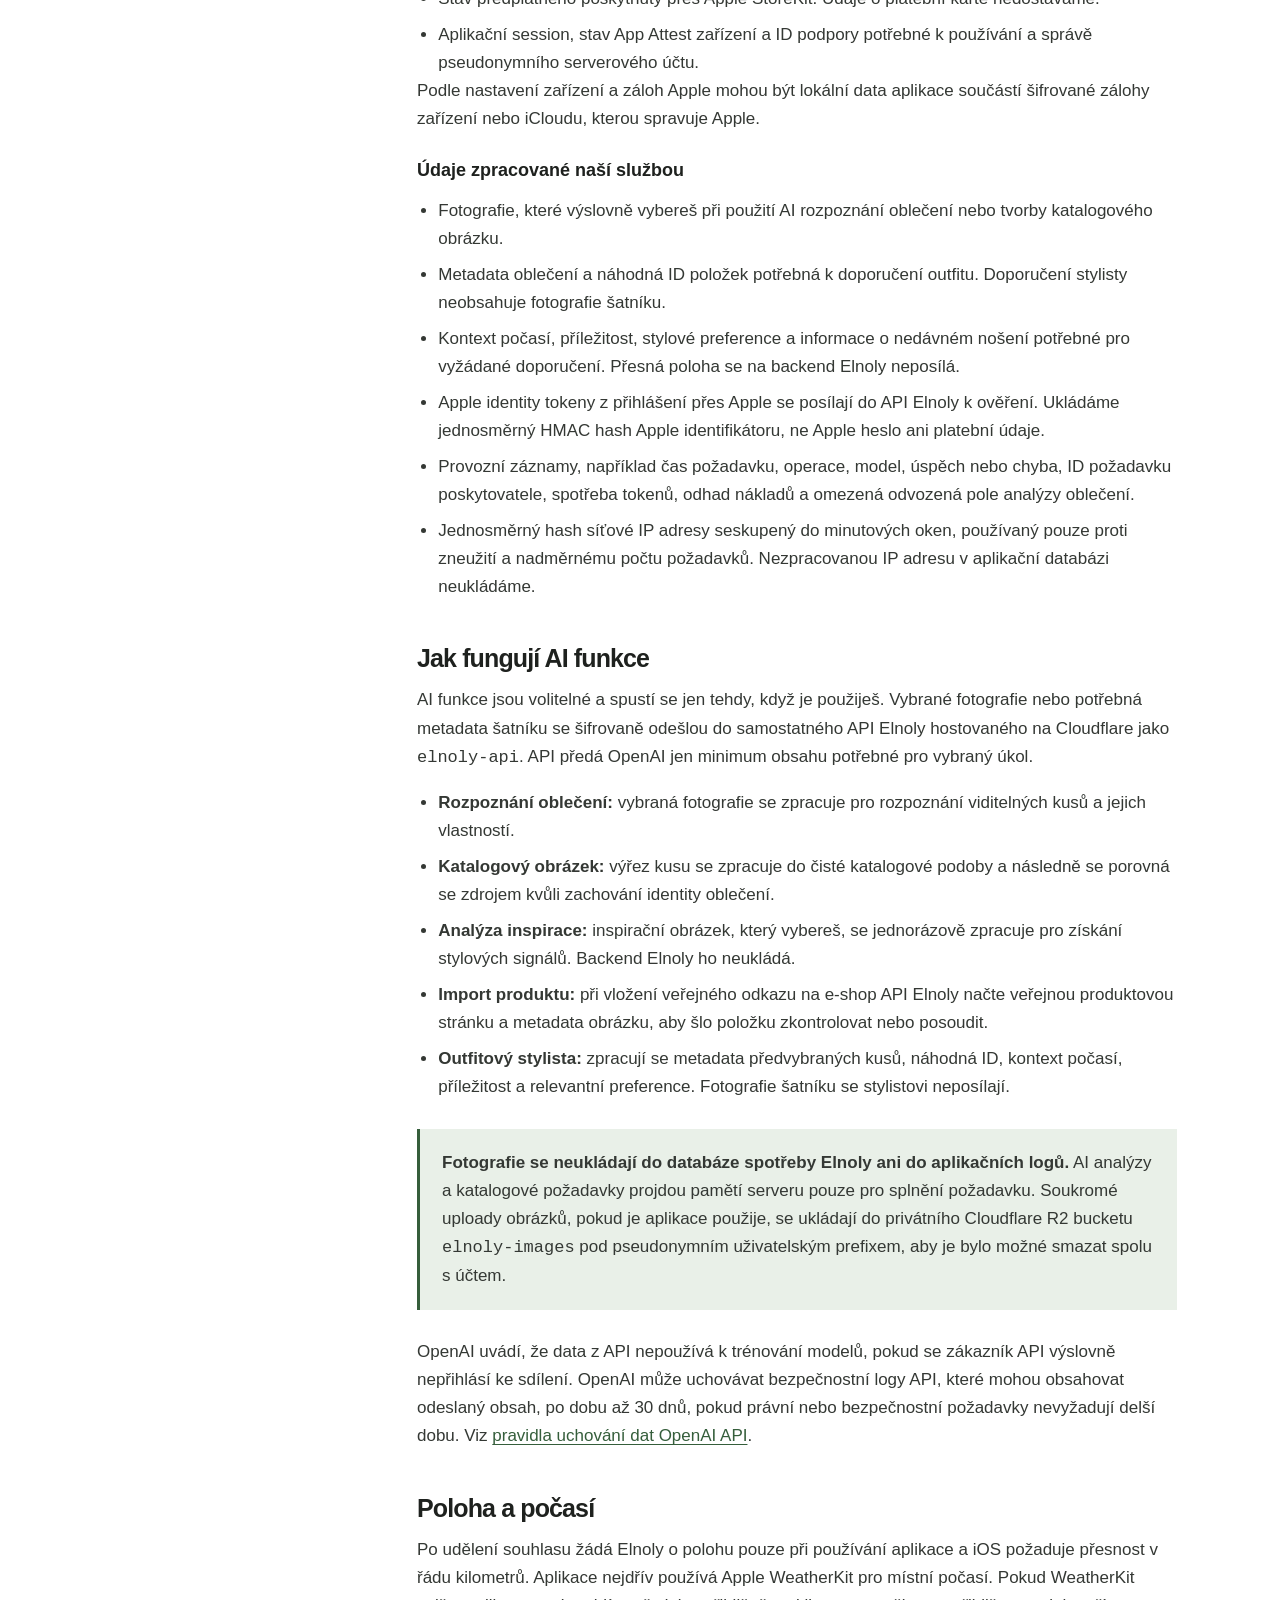
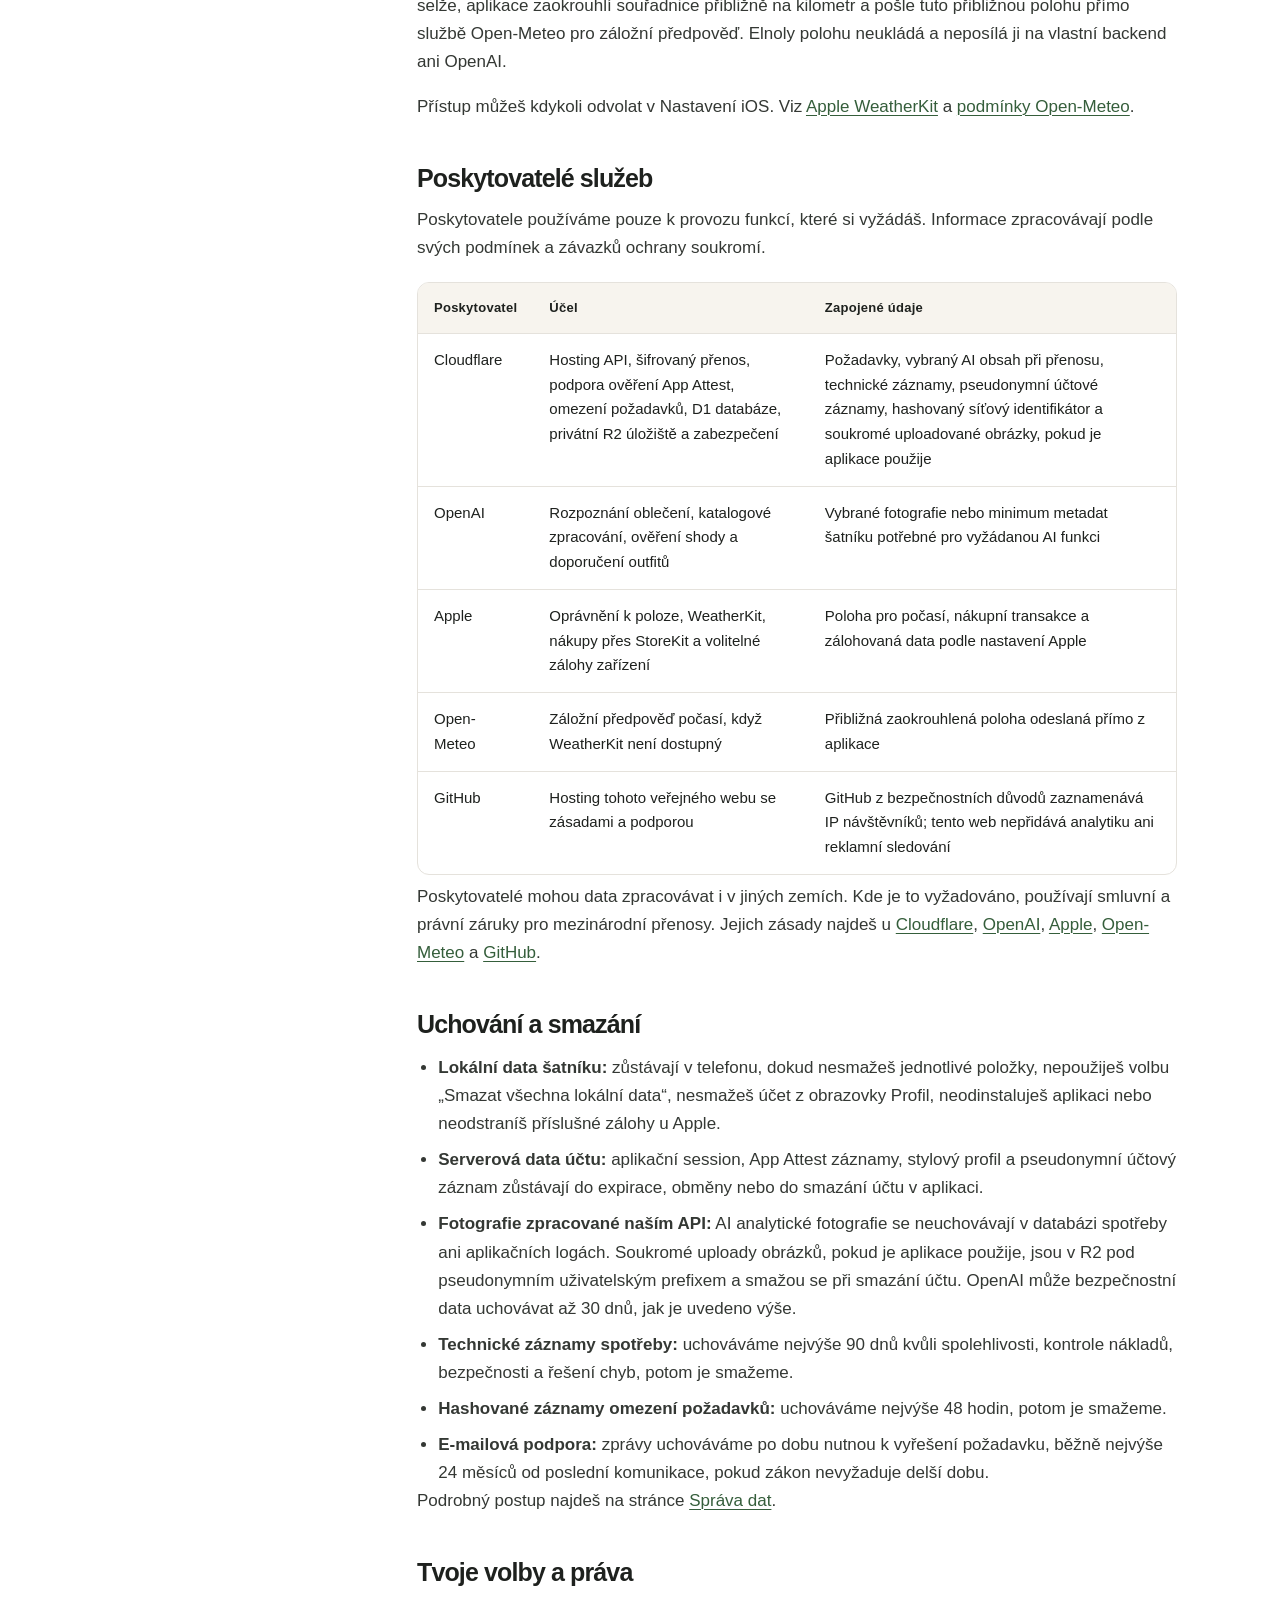
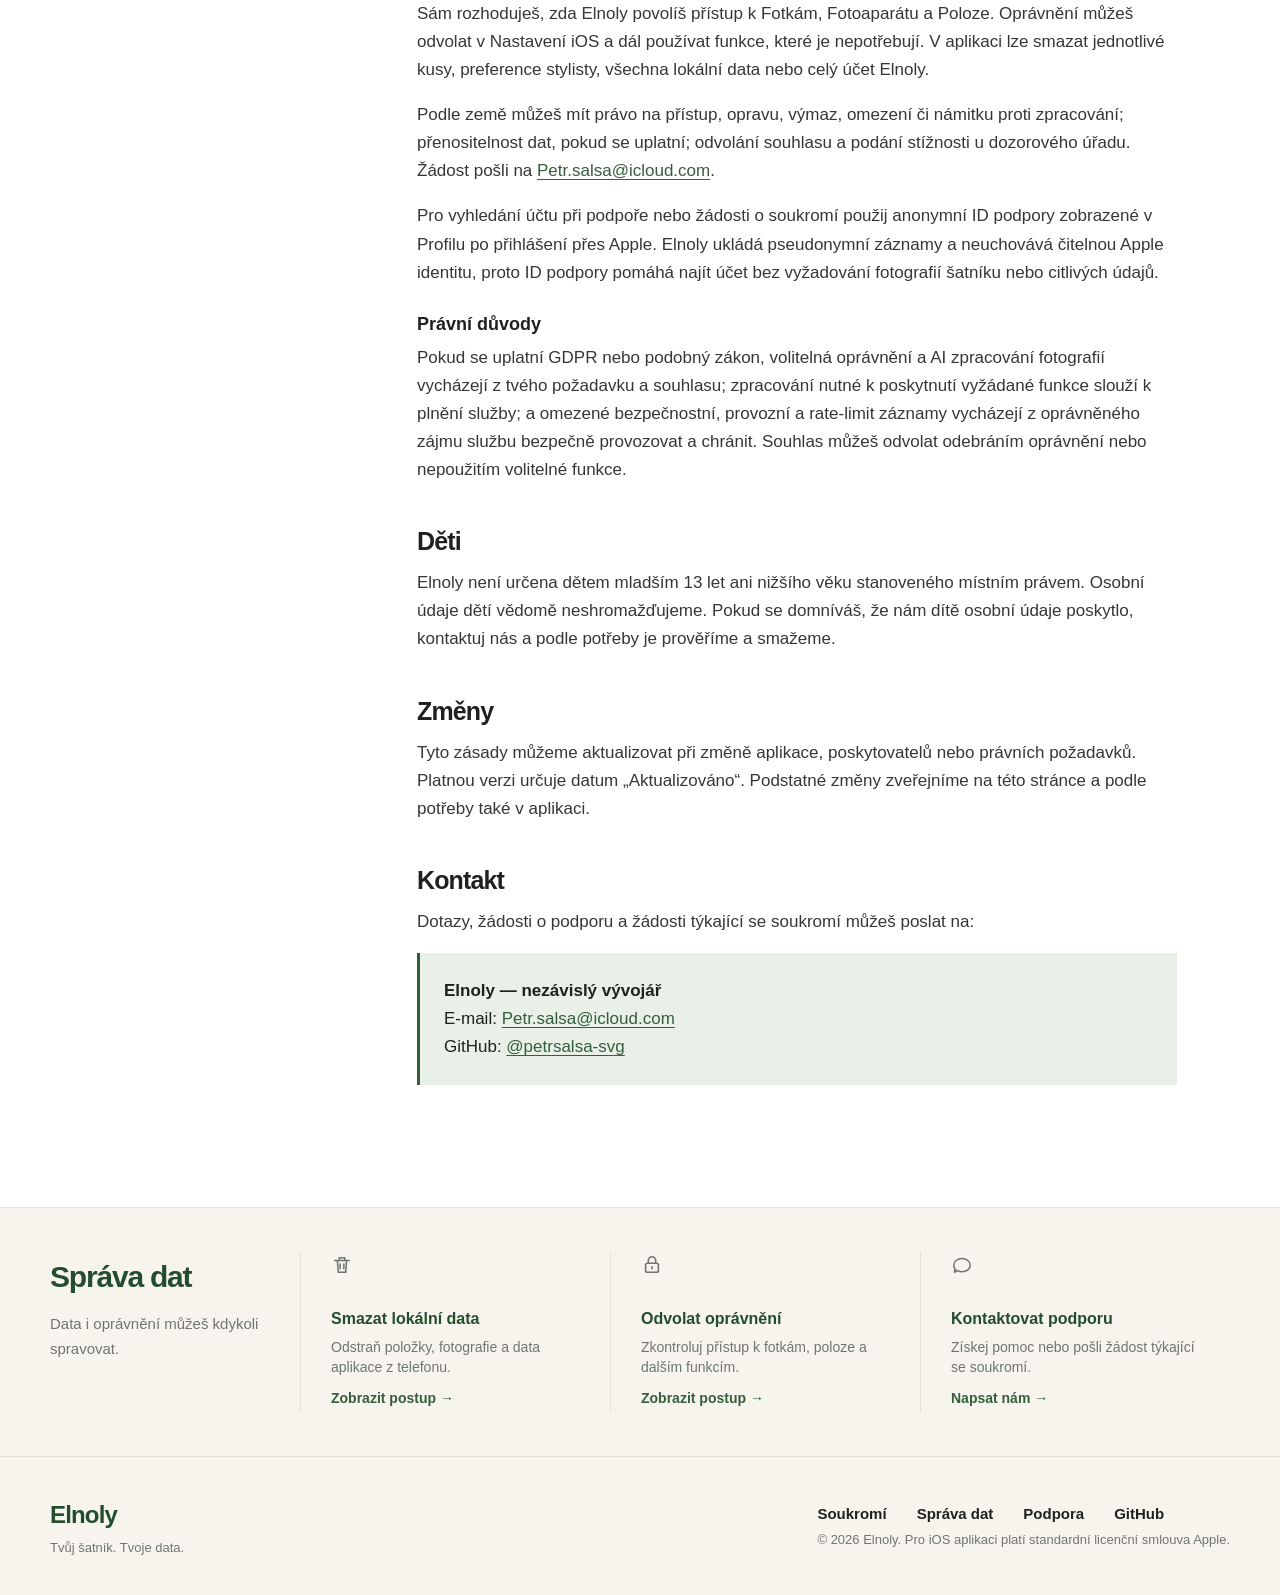
==== commit 7df466f0: "Update Elnoly privacy site" ====
--- a/cs/index.html
+++ b/cs/index.html
@@ -3,24 +3,24 @@
 <head>
   <meta charset="utf-8">
   <meta name="viewport" content="width=device-width, initial-scale=1">
-  <meta name="description" content="Zásady ochrany soukromí, volby správy dat a podpora pro iOS aplikaci AI Wardrobe.">
+  <meta name="description" content="Zásady ochrany soukromí, volby správy dat a podpora pro iOS aplikaci Elnoly.">
   <meta name="theme-color" content="#f7f4ee">
-  <meta property="og:title" content="AI Wardrobe — Zásady ochrany soukromí">
-  <meta property="og:description" content="Jasně popisujeme, jaká data AI Wardrobe zpracovává, proč a jak nad nimi zůstáváš v kontrole.">
+  <meta property="og:title" content="Elnoly — Zásady ochrany soukromí">
+  <meta property="og:description" content="Jasně popisujeme, jaká data Elnoly zpracovává, proč a jak nad nimi zůstáváš v kontrole.">
   <meta property="og:type" content="website">
-  <meta property="og:url" content="https://petrsalsa-svg.github.io/AIWardrobe-Privacy/cs/">
-  <link rel="canonical" href="https://petrsalsa-svg.github.io/AIWardrobe-Privacy/cs/">
-  <link rel="alternate" hreflang="en" href="https://petrsalsa-svg.github.io/AIWardrobe-Privacy/">
-  <link rel="alternate" hreflang="cs" href="https://petrsalsa-svg.github.io/AIWardrobe-Privacy/cs/">
+  <meta property="og:url" content="https://petrsalsa-svg.github.io/Elnoly-Privacy/cs/">
+  <link rel="canonical" href="https://petrsalsa-svg.github.io/Elnoly-Privacy/cs/">
+  <link rel="alternate" hreflang="en" href="https://petrsalsa-svg.github.io/Elnoly-Privacy/">
+  <link rel="alternate" hreflang="cs" href="https://petrsalsa-svg.github.io/Elnoly-Privacy/cs/">
   <link rel="stylesheet" href="../assets/styles.css">
   <script src="../assets/site.js" defer></script>
-  <title>AI Wardrobe — Zásady ochrany soukromí</title>
+  <title>Elnoly — Zásady ochrany soukromí</title>
 </head>
 <body>
   <a class="skip-link" href="#main">Přeskočit na obsah</a>
   <header class="site-header">
     <div class="header-inner">
-      <a class="brand" href="./" aria-label="AI Wardrobe — soukromí">AI Wardrobe</a>
+      <a class="brand" href="./" aria-label="Elnoly — soukromí">Elnoly</a>
       <nav class="desktop-nav" aria-label="Hlavní navigace">
         <a href="./" aria-current="page">Soukromí</a>
         <a href="./data-choices/">Správa dat</a>
@@ -47,7 +47,7 @@
         <div class="seam" aria-hidden="true"></div>
         <div class="hero-copy">
           <h1 id="hero-title">Tvůj šatník.<br>Tvoje data.</h1>
-          <p class="hero-lede">Jasně popisujeme, jaká data AI Wardrobe zpracovává, proč a jak nad nimi zůstáváš v kontrole.</p>
+          <p class="hero-lede">Jasně popisujeme, jaká data Elnoly zpracovává, proč a jak nad nimi zůstáváš v kontrole.</p>
           <div class="actions">
             <a class="button button-primary" href="#privacy-policy">Přečíst zásady <span aria-hidden="true">→</span></a>
             <a class="button button-secondary" href="./data-choices/">Spravovat data</a>
@@ -99,7 +99,7 @@
         <article class="policy-article">
           <div class="policy-heading">
             <h2 id="policy-title">Zásady ochrany soukromí</h2>
-            <p class="updated">Aktualizováno: 4. srpna 2026</p>
+            <p class="updated">Aktualizováno: 9. srpna 2026</p>
           </div>
 
           <details class="mobile-toc">
@@ -119,8 +119,8 @@
 
           <section id="what-we-process">
             <h3>Co zpracováváme</h3>
-            <p>Tyto zásady se vztahují na iOS aplikaci AI Wardrobe, její podpůrné API a tento web. AI Wardrobe provozuje nezávislý vývojář. Kontakt na správce osobních údajů je <a href="mailto:Petr.salsa@icloud.com">Petr.salsa@icloud.com</a>.</p>
-            <p>AI Wardrobe je navržená tak, aby většina údajů zůstala v telefonu. Nevyžadujeme uživatelský účet, osobní údaje neprodáváme, nezobrazujeme reklamy a nesledujeme tě napříč aplikacemi ani weby.</p>
+            <p>Tyto zásady se vztahují na iOS aplikaci Elnoly, její podpůrné API a tento web. Elnoly provozuje nezávislý vývojář. Kontakt na správce osobních údajů je <a href="mailto:Petr.salsa@icloud.com">Petr.salsa@icloud.com</a>.</p>
+            <p>Elnoly je navržená tak, aby většina údajů zůstala v telefonu. Přihlášení přes Apple vytvoří pseudonymní účet Elnoly používaný pro placené AI funkce, App Attest zabezpečení, nákupy, vyhledání účtu při podpoře a smazání účtu. Osobní údaje neprodáváme, nezobrazujeme reklamy a nesledujeme tě napříč aplikacemi ani weby.</p>
 
             <h4>Údaje uložené v telefonu</h4>
             <ul>
@@ -128,6 +128,7 @@
               <li>Outfity, plánovaná data, historie nošení, počty použití a související poznámky.</li>
               <li>Reakce na doporučení, preference, paměť stylisty, doporučení a lokálně uložené výsledky.</li>
               <li>Stav předplatného poskytnutý přes Apple StoreKit. Údaje o platební kartě nedostáváme.</li>
+              <li>Aplikační session, stav App Attest zařízení a ID podpory potřebné k používání a správě pseudonymního serverového účtu.</li>
             </ul>
             <p>Podle nastavení zařízení a záloh Apple mohou být lokální data aplikace součástí šifrované zálohy zařízení nebo iCloudu, kterou spravuje Apple.</p>
 
@@ -135,7 +136,8 @@
             <ul>
               <li>Fotografie, které výslovně vybereš při použití AI rozpoznání oblečení nebo tvorby katalogového obrázku.</li>
               <li>Metadata oblečení a náhodná ID položek potřebná k doporučení outfitu. Doporučení stylisty neobsahuje fotografie šatníku.</li>
-              <li>Kontext počasí, příležitost, stylové preference a informace o nedávném nošení potřebné pro vyžádané doporučení. Přesná poloha se na backend AI Wardrobe neposílá.</li>
+              <li>Kontext počasí, příležitost, stylové preference a informace o nedávném nošení potřebné pro vyžádané doporučení. Přesná poloha se na backend Elnoly neposílá.</li>
+              <li>Apple identity tokeny z přihlášení přes Apple se posílají do API Elnoly k ověření. Ukládáme jednosměrný HMAC hash Apple identifikátoru, ne Apple heslo ani platební údaje.</li>
               <li>Provozní záznamy, například čas požadavku, operace, model, úspěch nebo chyba, ID požadavku poskytovatele, spotřeba tokenů, odhad nákladů a omezená odvozená pole analýzy oblečení.</li>
               <li>Jednosměrný hash síťové IP adresy seskupený do minutových oken, používaný pouze proti zneužití a nadměrnému počtu požadavků. Nezpracovanou IP adresu v aplikační databázi neukládáme.</li>
             </ul>
@@ -143,22 +145,24 @@
 
           <section id="ai-features">
             <h3>Jak fungují AI funkce</h3>
-            <p>AI funkce jsou volitelné a spustí se jen tehdy, když je použiješ. Vybrané fotografie nebo potřebná metadata šatníku se šifrovaně odešlou do samostatného API AI Wardrobe hostovaného na Cloudflare. API předá OpenAI jen minimum obsahu potřebné pro vybraný úkol.</p>
+            <p>AI funkce jsou volitelné a spustí se jen tehdy, když je použiješ. Vybrané fotografie nebo potřebná metadata šatníku se šifrovaně odešlou do samostatného API Elnoly hostovaného na Cloudflare jako <code>elnoly-api</code>. API předá OpenAI jen minimum obsahu potřebné pro vybraný úkol.</p>
             <ul>
               <li><strong>Rozpoznání oblečení:</strong> vybraná fotografie se zpracuje pro rozpoznání viditelných kusů a jejich vlastností.</li>
               <li><strong>Katalogový obrázek:</strong> výřez kusu se zpracuje do čisté katalogové podoby a následně se porovná se zdrojem kvůli zachování identity oblečení.</li>
+              <li><strong>Analýza inspirace:</strong> inspirační obrázek, který vybereš, se jednorázově zpracuje pro získání stylových signálů. Backend Elnoly ho neukládá.</li>
+              <li><strong>Import produktu:</strong> při vložení veřejného odkazu na e-shop API Elnoly načte veřejnou produktovou stránku a metadata obrázku, aby šlo položku zkontrolovat nebo posoudit.</li>
               <li><strong>Outfitový stylista:</strong> zpracují se metadata předvybraných kusů, náhodná ID, kontext počasí, příležitost a relevantní preference. Fotografie šatníku se stylistovi neposílají.</li>
             </ul>
             <div class="notice">
-              <p><strong>Fotografie se neukládají do databáze spotřeby AI Wardrobe ani do aplikačních logů.</strong> V aktuálním toku iOS aplikace projdou pamětí serveru pouze pro splnění požadavku a vrácený výsledek se uloží lokálně v telefonu.</p>
+              <p><strong>Fotografie se neukládají do databáze spotřeby Elnoly ani do aplikačních logů.</strong> AI analýzy a katalogové požadavky projdou pamětí serveru pouze pro splnění požadavku. Soukromé uploady obrázků, pokud je aplikace použije, se ukládají do privátního Cloudflare R2 bucketu <code>elnoly-images</code> pod pseudonymním uživatelským prefixem, aby je bylo možné smazat spolu s účtem.</p>
             </div>
             <p>OpenAI uvádí, že data z API nepoužívá k trénování modelů, pokud se zákazník API výslovně nepřihlásí ke sdílení. OpenAI může uchovávat bezpečnostní logy API, které mohou obsahovat odeslaný obsah, po dobu až 30 dnů, pokud právní nebo bezpečnostní požadavky nevyžadují delší dobu. Viz <a href="https://platform.openai.com/docs/models/default-usage-policies-by-endpoint" rel="external">pravidla uchování dat OpenAI API</a>.</p>
           </section>
 
           <section id="location-weather">
             <h3>Poloha a počasí</h3>
-            <p>Po udělení souhlasu žádá AI Wardrobe o polohu pouze při používání aplikace a iOS požaduje přesnost v řádu kilometrů. Poloha se přes Apple WeatherKit použije k načtení místního počasí pro doporučení outfitu. AI Wardrobe polohu neukládá a neposílá ji na vlastní backend ani OpenAI.</p>
-            <p>Apple uvádí, že WeatherKit používá polohu k poskytnutí předpovědi, nespojuje ji s osobně identifikovatelnými údaji a nesleduje ji mezi požadavky. Přístup můžeš kdykoli odvolat v Nastavení iOS. Viz <a href="https://developer.apple.com/weatherkit/" rel="external">Apple WeatherKit</a>.</p>
+            <p>Po udělení souhlasu žádá Elnoly o polohu pouze při používání aplikace a iOS požaduje přesnost v řádu kilometrů. Aplikace nejdřív používá Apple WeatherKit pro místní počasí. Pokud WeatherKit selže, aplikace zaokrouhlí souřadnice přibližně na kilometr a pošle tuto přibližnou polohu přímo službě Open-Meteo pro záložní předpověď. Elnoly polohu neukládá a neposílá ji na vlastní backend ani OpenAI.</p>
+            <p>Přístup můžeš kdykoli odvolat v Nastavení iOS. Viz <a href="https://developer.apple.com/weatherkit/" rel="external">Apple WeatherKit</a> a <a href="https://open-meteo.com/en/terms" rel="external">podmínky Open-Meteo</a>.</p>
           </section>
 
           <section id="service-providers">
@@ -168,21 +172,23 @@
               <table>
                 <thead><tr><th>Poskytovatel</th><th>Účel</th><th>Zapojené údaje</th></tr></thead>
                 <tbody>
-                  <tr><td>Cloudflare</td><td>Hosting API, šifrovaný přenos, omezení požadavků, databáze a zabezpečení</td><td>Požadavky, vybraný AI obsah při přenosu, technické záznamy a hashovaný síťový identifikátor</td></tr>
+                  <tr><td>Cloudflare</td><td>Hosting API, šifrovaný přenos, podpora ověření App Attest, omezení požadavků, D1 databáze, privátní R2 úložiště a zabezpečení</td><td>Požadavky, vybraný AI obsah při přenosu, technické záznamy, pseudonymní účtové záznamy, hashovaný síťový identifikátor a soukromé uploadované obrázky, pokud je aplikace použije</td></tr>
                   <tr><td>OpenAI</td><td>Rozpoznání oblečení, katalogové zpracování, ověření shody a doporučení outfitů</td><td>Vybrané fotografie nebo minimum metadat šatníku potřebné pro vyžádanou AI funkci</td></tr>
                   <tr><td>Apple</td><td>Oprávnění k poloze, WeatherKit, nákupy přes StoreKit a volitelné zálohy zařízení</td><td>Poloha pro počasí, nákupní transakce a zálohovaná data podle nastavení Apple</td></tr>
+                  <tr><td>Open-Meteo</td><td>Záložní předpověď počasí, když WeatherKit není dostupný</td><td>Přibližná zaokrouhlená poloha odeslaná přímo z aplikace</td></tr>
                   <tr><td>GitHub</td><td>Hosting tohoto veřejného webu se zásadami a podporou</td><td>GitHub z bezpečnostních důvodů zaznamenává IP návštěvníků; tento web nepřidává analytiku ani reklamní sledování</td></tr>
                 </tbody>
               </table>
             </div>
-            <p>Poskytovatelé mohou data zpracovávat i v jiných zemích. Kde je to vyžadováno, používají smluvní a právní záruky pro mezinárodní přenosy. Jejich zásady najdeš u <a href="https://www.cloudflare.com/privacypolicy/" rel="external">Cloudflare</a>, <a href="https://openai.com/policies/privacy-policy/" rel="external">OpenAI</a>, <a href="https://www.apple.com/legal/privacy/" rel="external">Apple</a> a <a href="https://docs.github.com/en/site-policy/privacy-policies/github-general-privacy-statement" rel="external">GitHub</a>.</p>
+            <p>Poskytovatelé mohou data zpracovávat i v jiných zemích. Kde je to vyžadováno, používají smluvní a právní záruky pro mezinárodní přenosy. Jejich zásady najdeš u <a href="https://www.cloudflare.com/privacypolicy/" rel="external">Cloudflare</a>, <a href="https://openai.com/policies/privacy-policy/" rel="external">OpenAI</a>, <a href="https://www.apple.com/legal/privacy/" rel="external">Apple</a>, <a href="https://open-meteo.com/en/terms" rel="external">Open-Meteo</a> a <a href="https://docs.github.com/en/site-policy/privacy-policies/github-general-privacy-statement" rel="external">GitHub</a>.</p>
           </section>
 
           <section id="retention-deletion">
             <h3>Uchování a smazání</h3>
             <ul>
-              <li><strong>Lokální data šatníku:</strong> zůstávají v telefonu, dokud nesmažeš jednotlivé položky, nepoužiješ volbu „Smazat všechna lokální data“, neodinstaluješ aplikaci nebo neodstraníš příslušné zálohy u Apple.</li>
-              <li><strong>Fotografie zpracované naším API:</strong> se v aktuálním toku iOS AI neuchovávají v naší databázi ani objektovém úložišti. OpenAI může bezpečnostní data uchovávat až 30 dnů, jak je uvedeno výše.</li>
+              <li><strong>Lokální data šatníku:</strong> zůstávají v telefonu, dokud nesmažeš jednotlivé položky, nepoužiješ volbu „Smazat všechna lokální data“, nesmažeš účet z obrazovky Profil, neodinstaluješ aplikaci nebo neodstraníš příslušné zálohy u Apple.</li>
+              <li><strong>Serverová data účtu:</strong> aplikační session, App Attest záznamy, stylový profil a pseudonymní účtový záznam zůstávají do expirace, obměny nebo do smazání účtu v aplikaci.</li>
+              <li><strong>Fotografie zpracované naším API:</strong> AI analytické fotografie se neuchovávají v databázi spotřeby ani aplikačních logách. Soukromé uploady obrázků, pokud je aplikace použije, jsou v R2 pod pseudonymním uživatelským prefixem a smažou se při smazání účtu. OpenAI může bezpečnostní data uchovávat až 30 dnů, jak je uvedeno výše.</li>
               <li><strong>Technické záznamy spotřeby:</strong> uchováváme nejvýše 90 dnů kvůli spolehlivosti, kontrole nákladů, bezpečnosti a řešení chyb, potom je smažeme.</li>
               <li><strong>Hashované záznamy omezení požadavků:</strong> uchováváme nejvýše 48 hodin, potom je smažeme.</li>
               <li><strong>E-mailová podpora:</strong> zprávy uchováváme po dobu nutnou k vyřešení požadavku, běžně nejvýše 24 měsíců od poslední komunikace, pokud zákon nevyžaduje delší dobu.</li>
@@ -192,16 +198,16 @@
 
           <section id="choices-rights">
             <h3>Tvoje volby a práva</h3>
-            <p>Sám rozhoduješ, zda AI Wardrobe povolíš přístup k Fotkám, Fotoaparátu a Poloze. Oprávnění můžeš odvolat v Nastavení iOS a dál používat funkce, které je nepotřebují. V aplikaci lze smazat jednotlivé kusy, preference stylisty nebo všechna lokální data.</p>
-            <p>Podle země můžeš mít právo na přístup, opravu, výmaz, omezení či námitku proti zpracování; přenositelnost dat, pokud se uplatní; odvolání souhlasu a podání stížnosti u dozorového úřadu. Žádost pošli na <a href="mailto:Petr.salsa@icloud.com?subject=AI%20Wardrobe%20-%20zadost%20o%20soukromi">Petr.salsa@icloud.com</a>.</p>
-            <p>AI Wardrobe nemá uživatelské účty a uchovává jen omezené pseudonymní provozní záznamy, proto nemusí být možné konkrétní technický záznam spojit s tebou. Můžeme požádat jen o minimum informací nutných k ověření a dohledání záznamu. Nebudeme vyžadovat fotografie šatníku ani citlivé údaje.</p>
+            <p>Sám rozhoduješ, zda Elnoly povolíš přístup k Fotkám, Fotoaparátu a Poloze. Oprávnění můžeš odvolat v Nastavení iOS a dál používat funkce, které je nepotřebují. V aplikaci lze smazat jednotlivé kusy, preference stylisty, všechna lokální data nebo celý účet Elnoly.</p>
+            <p>Podle země můžeš mít právo na přístup, opravu, výmaz, omezení či námitku proti zpracování; přenositelnost dat, pokud se uplatní; odvolání souhlasu a podání stížnosti u dozorového úřadu. Žádost pošli na <a href="mailto:Petr.salsa@icloud.com?subject=Elnoly%20-%20zadost%20o%20soukromi">Petr.salsa@icloud.com</a>.</p>
+            <p>Pro vyhledání účtu při podpoře nebo žádosti o soukromí použij anonymní ID podpory zobrazené v Profilu po přihlášení přes Apple. Elnoly ukládá pseudonymní záznamy a neuchovává čitelnou Apple identitu, proto ID podpory pomáhá najít účet bez vyžadování fotografií šatníku nebo citlivých údajů.</p>
             <h4>Právní důvody</h4>
             <p>Pokud se uplatní GDPR nebo podobný zákon, volitelná oprávnění a AI zpracování fotografií vycházejí z tvého požadavku a souhlasu; zpracování nutné k poskytnutí vyžádané funkce slouží k plnění služby; a omezené bezpečnostní, provozní a rate-limit záznamy vycházejí z oprávněného zájmu službu bezpečně provozovat a chránit. Souhlas můžeš odvolat odebráním oprávnění nebo nepoužitím volitelné funkce.</p>
           </section>
 
           <section id="children">
             <h3>Děti</h3>
-            <p>AI Wardrobe není určena dětem mladším 13 let ani nižšího věku stanoveného místním právem. Osobní údaje dětí vědomě neshromažďujeme. Pokud se domníváš, že nám dítě osobní údaje poskytlo, kontaktuj nás a podle potřeby je prověříme a smažeme.</p>
+            <p>Elnoly není určena dětem mladším 13 let ani nižšího věku stanoveného místním právem. Osobní údaje dětí vědomě neshromažďujeme. Pokud se domníváš, že nám dítě osobní údaje poskytlo, kontaktuj nás a podle potřeby je prověříme a smažeme.</p>
           </section>
 
           <section id="changes">
@@ -213,7 +219,7 @@
             <h3>Kontakt</h3>
             <p>Dotazy, žádosti o podporu a žádosti týkající se soukromí můžeš poslat na:</p>
             <div class="contact-block">
-              <strong>AI Wardrobe — nezávislý vývojář</strong><br>
+              <strong>Elnoly — nezávislý vývojář</strong><br>
               E-mail: <a href="mailto:Petr.salsa@icloud.com">Petr.salsa@icloud.com</a><br>
               GitHub: <a href="https://github.com/petrsalsa-svg" rel="external">@petrsalsa-svg</a>
             </div>
@@ -243,12 +249,12 @@
 
   <footer class="site-footer">
     <div class="footer-inner">
-      <div class="footer-brand"><a class="brand" href="./">AI Wardrobe</a><p>Tvůj šatník. Tvoje data.</p></div>
+      <div class="footer-brand"><a class="brand" href="./">Elnoly</a><p>Tvůj šatník. Tvoje data.</p></div>
       <div class="footer-meta">
         <nav class="footer-nav" aria-label="Navigace v zápatí">
-          <a href="./">Soukromí</a><a href="./data-choices/">Správa dat</a><a href="./support/">Podpora</a><a href="https://github.com/petrsalsa-svg/AIWardrobe-Privacy">GitHub</a>
+          <a href="./">Soukromí</a><a href="./data-choices/">Správa dat</a><a href="./support/">Podpora</a><a href="https://github.com/petrsalsa-svg/Elnoly-Privacy">GitHub</a>
         </nav>
-        <p class="copyright">© 2026 AI Wardrobe. Pro iOS aplikaci platí standardní licenční smlouva Apple.</p>
+        <p class="copyright">© 2026 Elnoly. Pro iOS aplikaci platí standardní licenční smlouva Apple.</p>
       </div>
     </div>
   </footer>
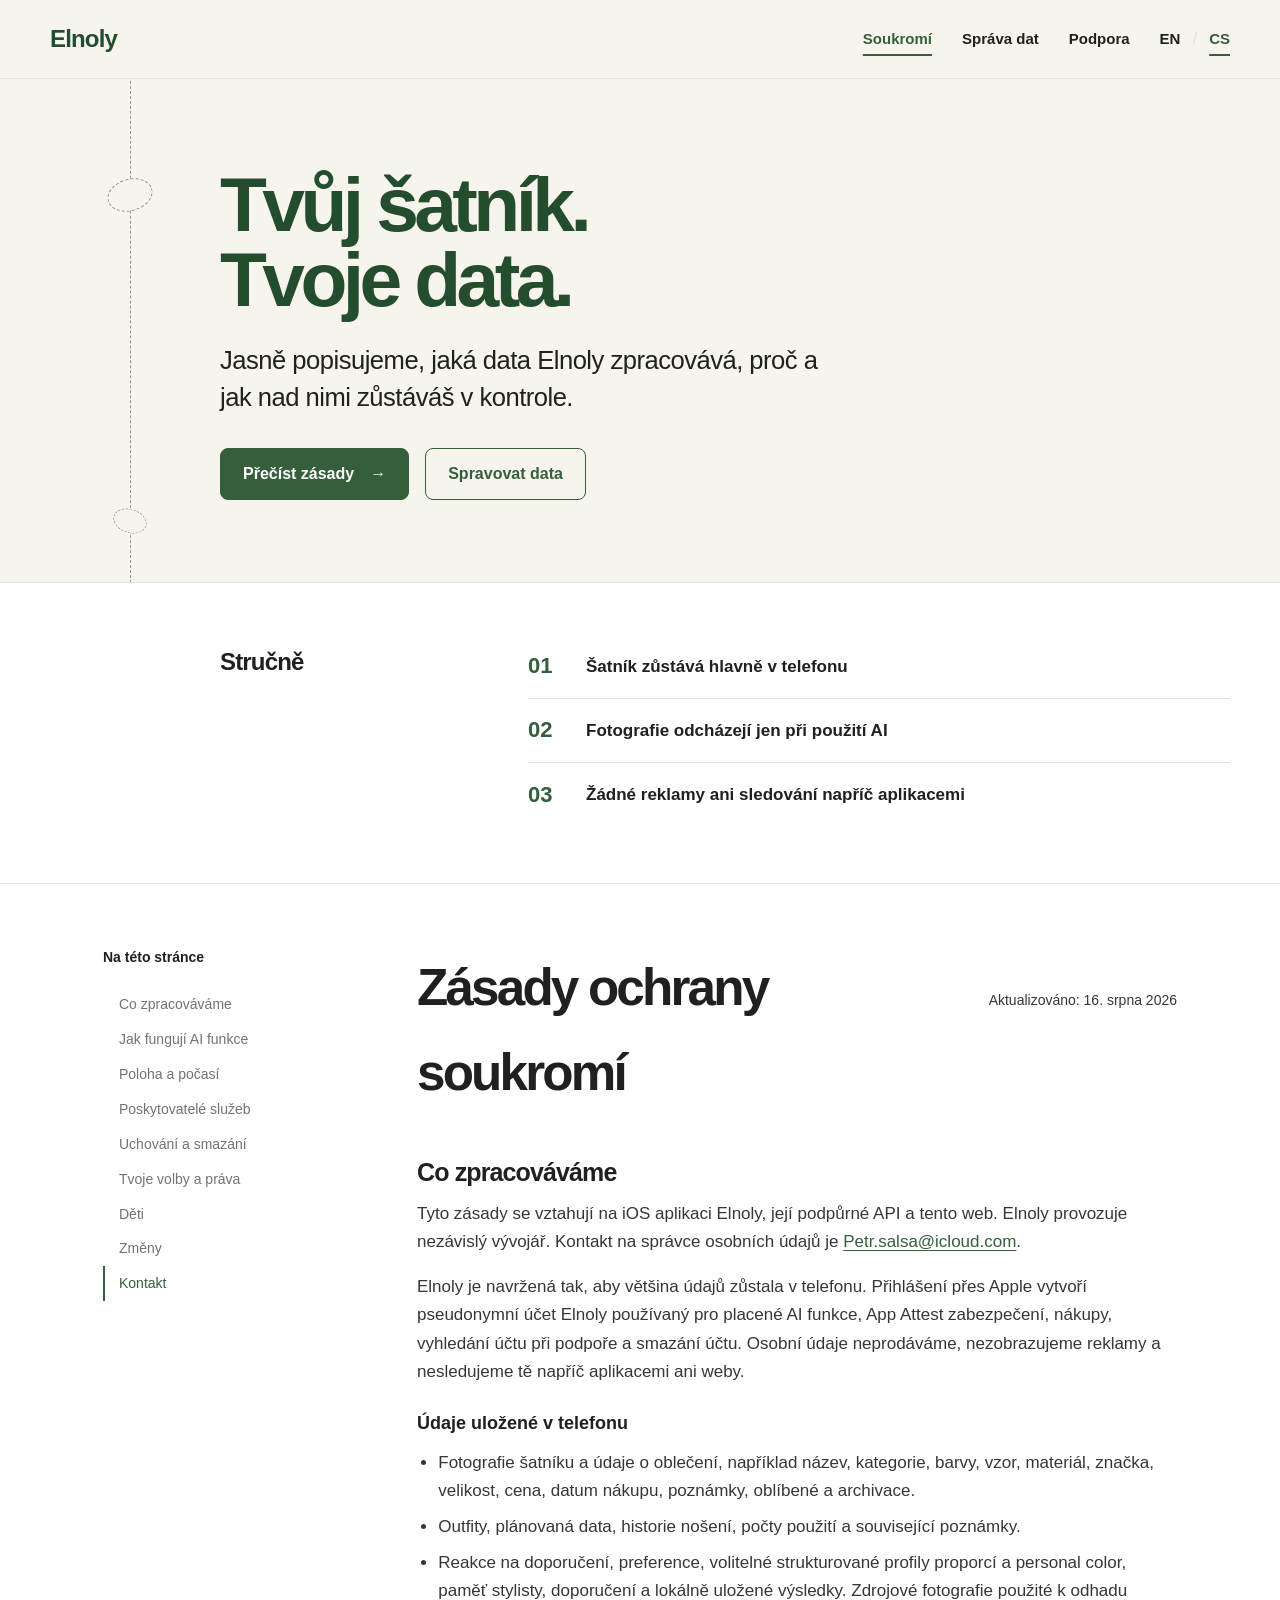
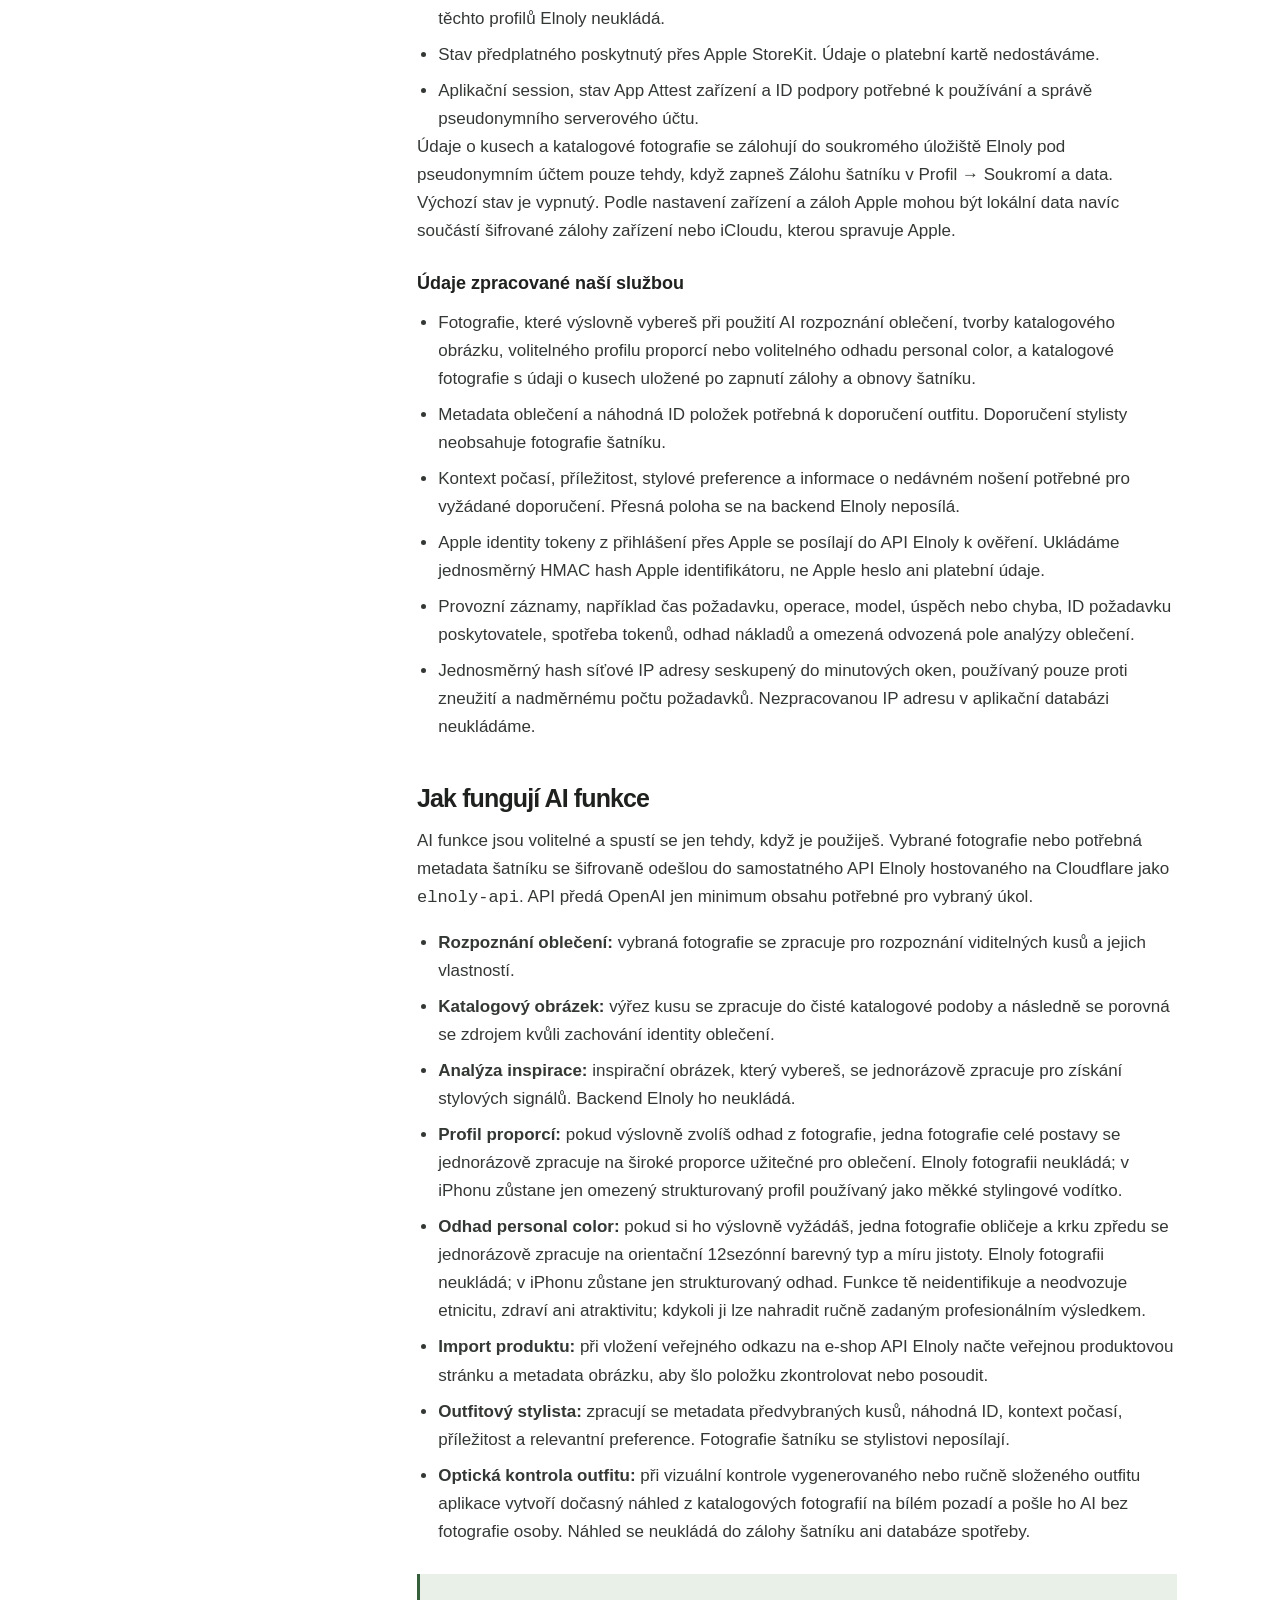
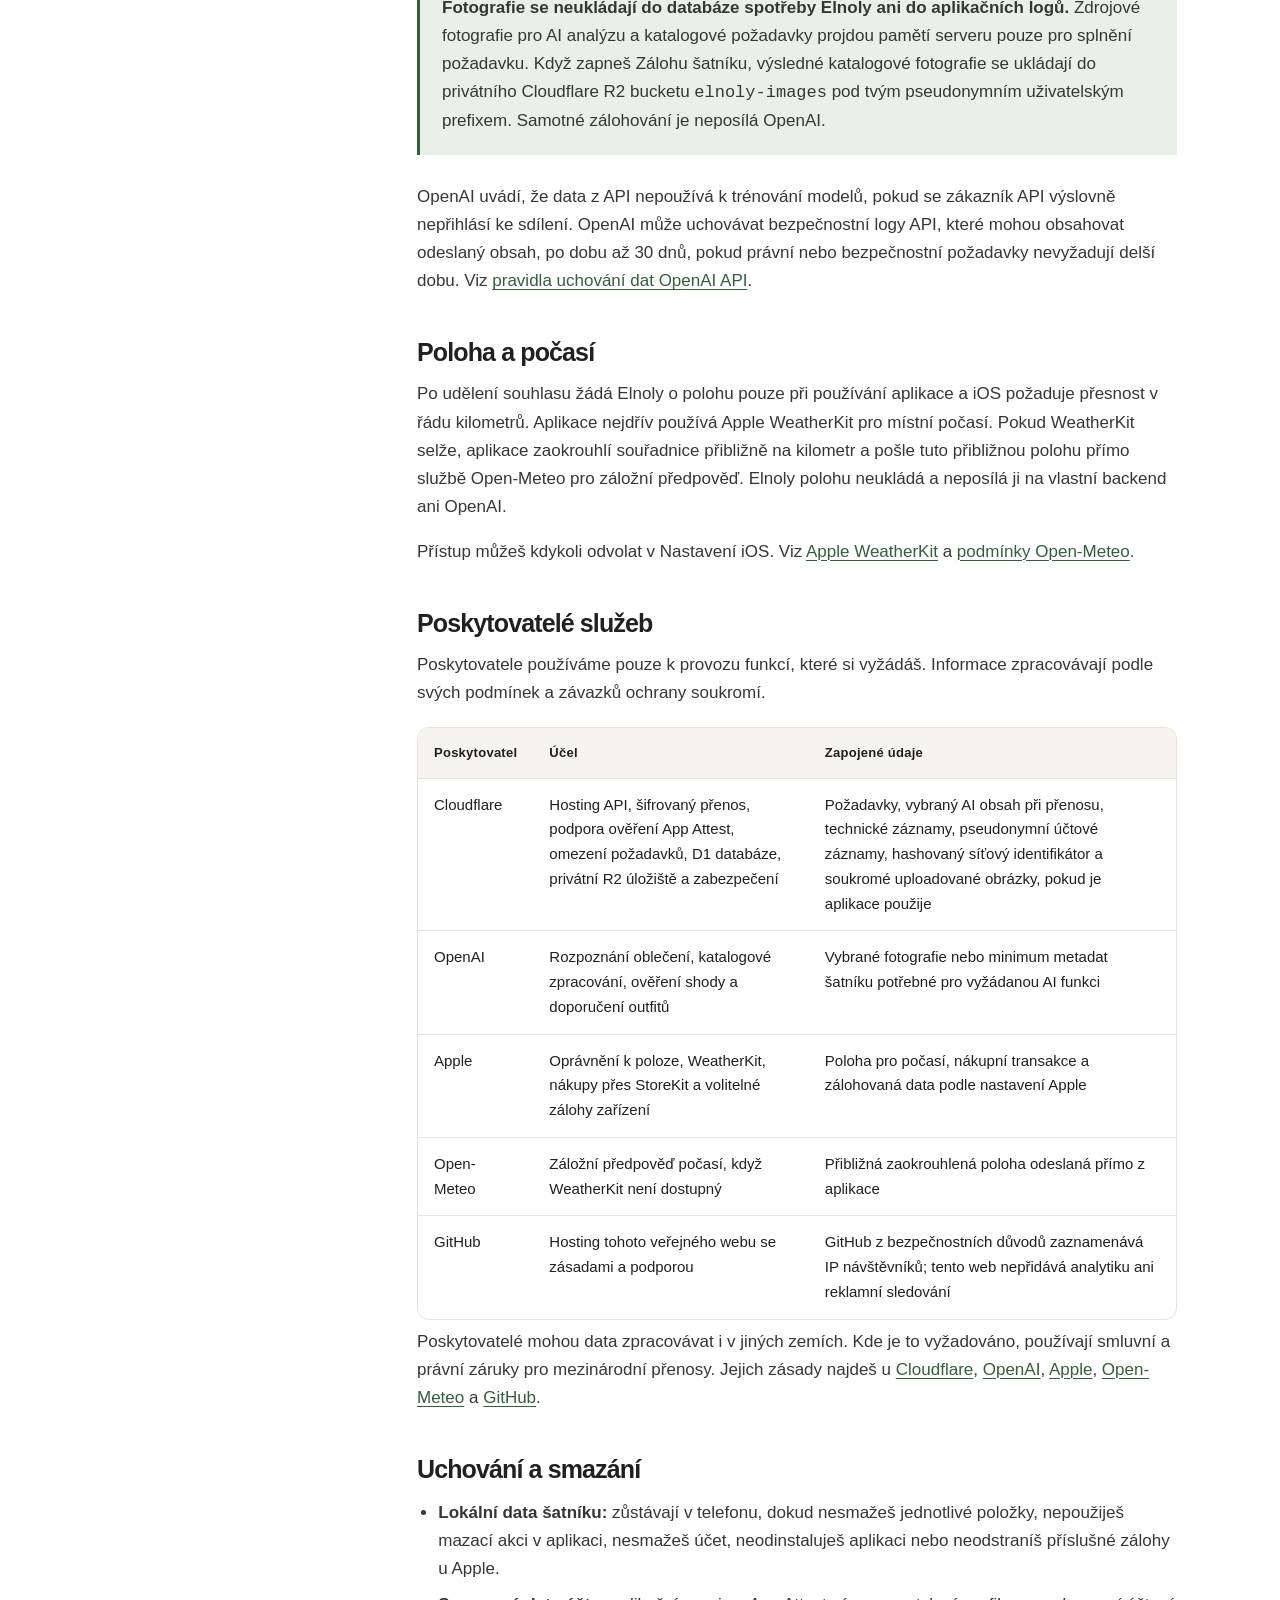
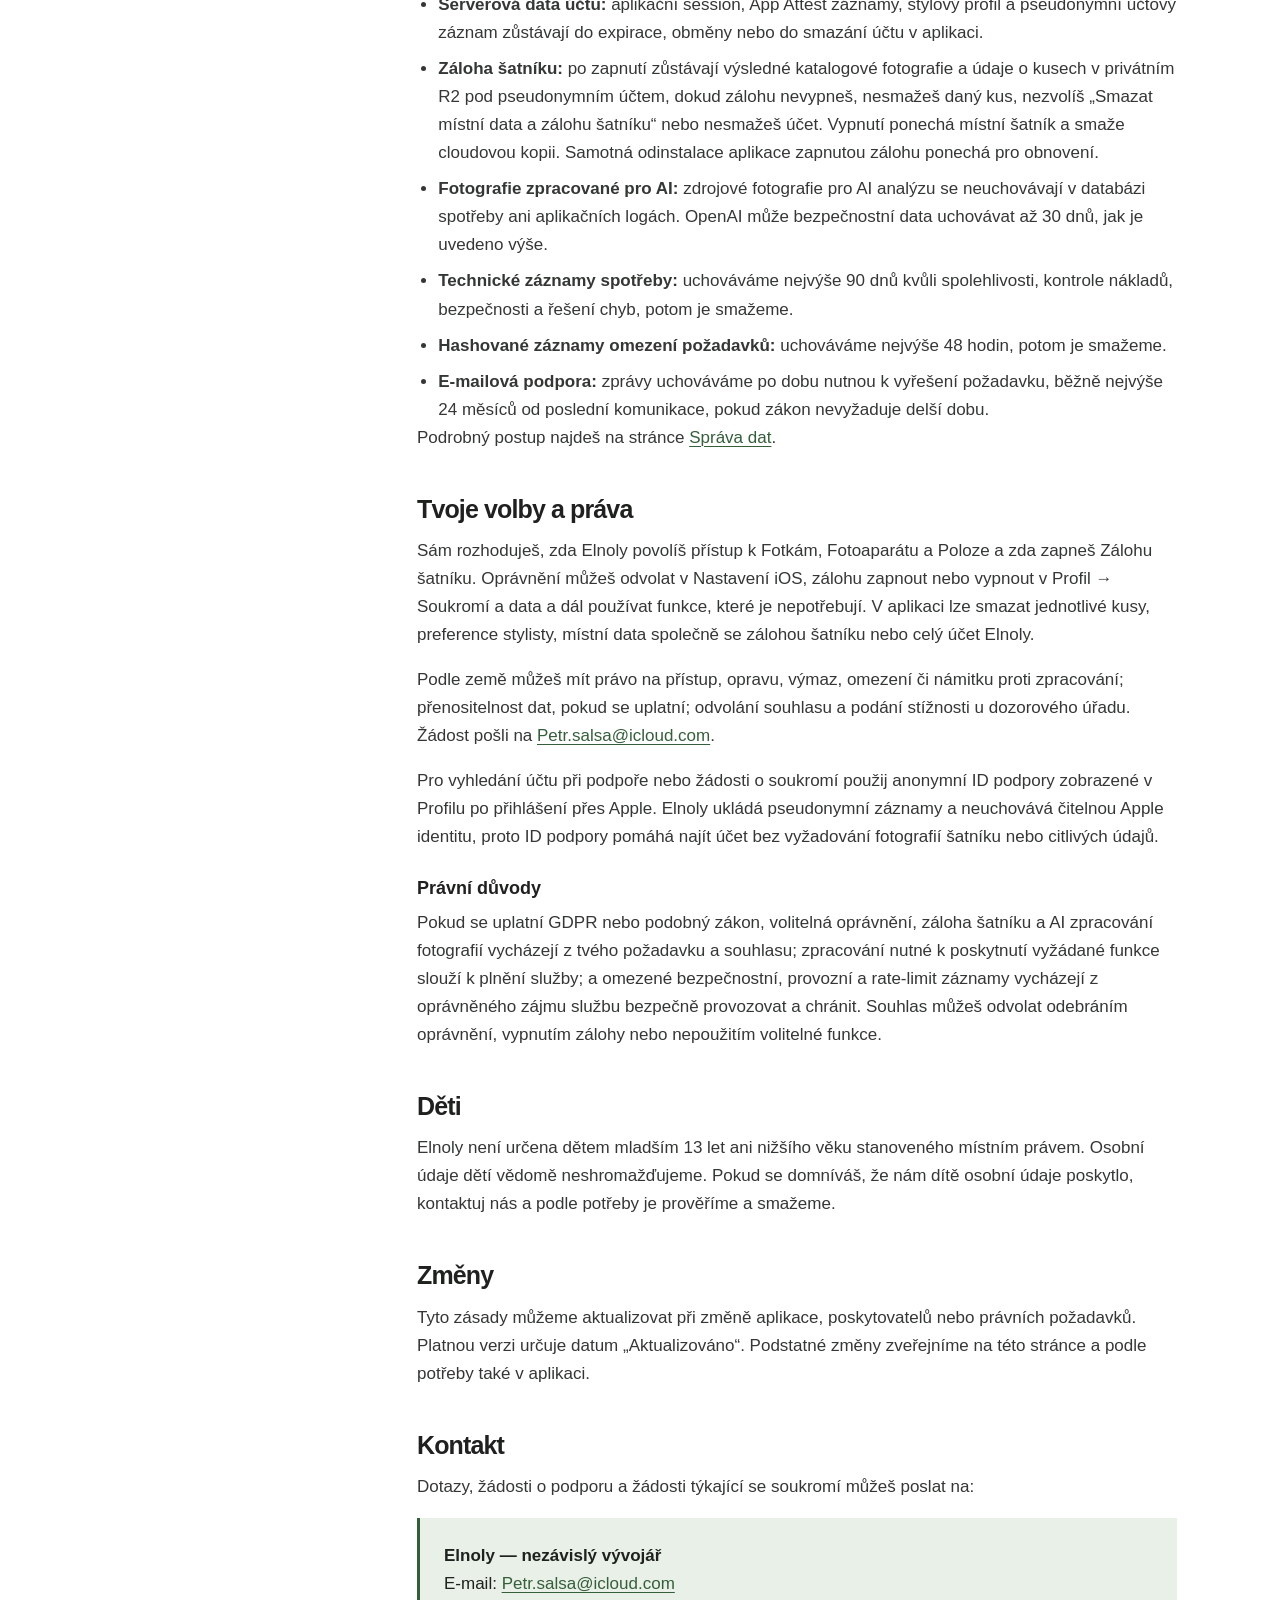
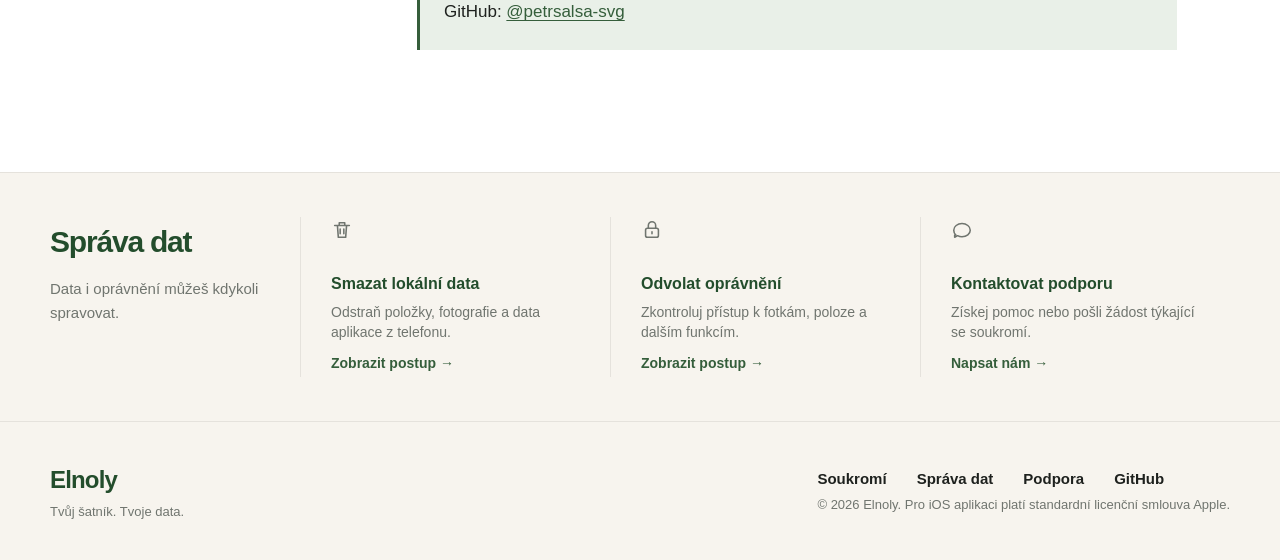
==== commit 89c94165: "Document wardrobe backup and personal color privacy" ====
--- a/cs/index.html
+++ b/cs/index.html
@@ -99,7 +99,7 @@
         <article class="policy-article">
           <div class="policy-heading">
             <h2 id="policy-title">Zásady ochrany soukromí</h2>
-            <p class="updated">Aktualizováno: 9. srpna 2026</p>
+            <p class="updated">Aktualizováno: 16. srpna 2026</p>
           </div>
 
           <details class="mobile-toc">
@@ -126,15 +126,15 @@
             <ul>
               <li>Fotografie šatníku a údaje o oblečení, například název, kategorie, barvy, vzor, materiál, značka, velikost, cena, datum nákupu, poznámky, oblíbené a archivace.</li>
               <li>Outfity, plánovaná data, historie nošení, počty použití a související poznámky.</li>
-              <li>Reakce na doporučení, preference, paměť stylisty, doporučení a lokálně uložené výsledky.</li>
+              <li>Reakce na doporučení, preference, volitelné strukturované profily proporcí a personal color, paměť stylisty, doporučení a lokálně uložené výsledky. Zdrojové fotografie použité k odhadu těchto profilů Elnoly neukládá.</li>
               <li>Stav předplatného poskytnutý přes Apple StoreKit. Údaje o platební kartě nedostáváme.</li>
               <li>Aplikační session, stav App Attest zařízení a ID podpory potřebné k používání a správě pseudonymního serverového účtu.</li>
             </ul>
-            <p>Podle nastavení zařízení a záloh Apple mohou být lokální data aplikace součástí šifrované zálohy zařízení nebo iCloudu, kterou spravuje Apple.</p>
+            <p>Údaje o kusech a katalogové fotografie se zálohují do soukromého úložiště Elnoly pod pseudonymním účtem pouze tehdy, když zapneš Zálohu šatníku v Profil → Soukromí a data. Výchozí stav je vypnutý. Podle nastavení zařízení a záloh Apple mohou být lokální data navíc součástí šifrované zálohy zařízení nebo iCloudu, kterou spravuje Apple.</p>
 
             <h4>Údaje zpracované naší službou</h4>
             <ul>
-              <li>Fotografie, které výslovně vybereš při použití AI rozpoznání oblečení nebo tvorby katalogového obrázku.</li>
+              <li>Fotografie, které výslovně vybereš při použití AI rozpoznání oblečení, tvorby katalogového obrázku, volitelného profilu proporcí nebo volitelného odhadu personal color, a katalogové fotografie s údaji o kusech uložené po zapnutí zálohy a obnovy šatníku.</li>
               <li>Metadata oblečení a náhodná ID položek potřebná k doporučení outfitu. Doporučení stylisty neobsahuje fotografie šatníku.</li>
               <li>Kontext počasí, příležitost, stylové preference a informace o nedávném nošení potřebné pro vyžádané doporučení. Přesná poloha se na backend Elnoly neposílá.</li>
               <li>Apple identity tokeny z přihlášení přes Apple se posílají do API Elnoly k ověření. Ukládáme jednosměrný HMAC hash Apple identifikátoru, ne Apple heslo ani platební údaje.</li>
@@ -150,11 +150,14 @@
               <li><strong>Rozpoznání oblečení:</strong> vybraná fotografie se zpracuje pro rozpoznání viditelných kusů a jejich vlastností.</li>
               <li><strong>Katalogový obrázek:</strong> výřez kusu se zpracuje do čisté katalogové podoby a následně se porovná se zdrojem kvůli zachování identity oblečení.</li>
               <li><strong>Analýza inspirace:</strong> inspirační obrázek, který vybereš, se jednorázově zpracuje pro získání stylových signálů. Backend Elnoly ho neukládá.</li>
+              <li><strong>Profil proporcí:</strong> pokud výslovně zvolíš odhad z fotografie, jedna fotografie celé postavy se jednorázově zpracuje na široké proporce užitečné pro oblečení. Elnoly fotografii neukládá; v iPhonu zůstane jen omezený strukturovaný profil používaný jako měkké stylingové vodítko.</li>
+              <li><strong>Odhad personal color:</strong> pokud si ho výslovně vyžádáš, jedna fotografie obličeje a krku zpředu se jednorázově zpracuje na orientační 12sezónní barevný typ a míru jistoty. Elnoly fotografii neukládá; v iPhonu zůstane jen strukturovaný odhad. Funkce tě neidentifikuje a neodvozuje etnicitu, zdraví ani atraktivitu; kdykoli ji lze nahradit ručně zadaným profesionálním výsledkem.</li>
               <li><strong>Import produktu:</strong> při vložení veřejného odkazu na e-shop API Elnoly načte veřejnou produktovou stránku a metadata obrázku, aby šlo položku zkontrolovat nebo posoudit.</li>
               <li><strong>Outfitový stylista:</strong> zpracují se metadata předvybraných kusů, náhodná ID, kontext počasí, příležitost a relevantní preference. Fotografie šatníku se stylistovi neposílají.</li>
+              <li><strong>Optická kontrola outfitu:</strong> při vizuální kontrole vygenerovaného nebo ručně složeného outfitu aplikace vytvoří dočasný náhled z katalogových fotografií na bílém pozadí a pošle ho AI bez fotografie osoby. Náhled se neukládá do zálohy šatníku ani databáze spotřeby.</li>
             </ul>
             <div class="notice">
-              <p><strong>Fotografie se neukládají do databáze spotřeby Elnoly ani do aplikačních logů.</strong> AI analýzy a katalogové požadavky projdou pamětí serveru pouze pro splnění požadavku. Soukromé uploady obrázků, pokud je aplikace použije, se ukládají do privátního Cloudflare R2 bucketu <code>elnoly-images</code> pod pseudonymním uživatelským prefixem, aby je bylo možné smazat spolu s účtem.</p>
+              <p><strong>Fotografie se neukládají do databáze spotřeby Elnoly ani do aplikačních logů.</strong> Zdrojové fotografie pro AI analýzu a katalogové požadavky projdou pamětí serveru pouze pro splnění požadavku. Když zapneš Zálohu šatníku, výsledné katalogové fotografie se ukládají do privátního Cloudflare R2 bucketu <code>elnoly-images</code> pod tvým pseudonymním uživatelským prefixem. Samotné zálohování je neposílá OpenAI.</p>
             </div>
             <p>OpenAI uvádí, že data z API nepoužívá k trénování modelů, pokud se zákazník API výslovně nepřihlásí ke sdílení. OpenAI může uchovávat bezpečnostní logy API, které mohou obsahovat odeslaný obsah, po dobu až 30 dnů, pokud právní nebo bezpečnostní požadavky nevyžadují delší dobu. Viz <a href="https://platform.openai.com/docs/models/default-usage-policies-by-endpoint" rel="external">pravidla uchování dat OpenAI API</a>.</p>
           </section>
@@ -186,9 +189,10 @@
           <section id="retention-deletion">
             <h3>Uchování a smazání</h3>
             <ul>
-              <li><strong>Lokální data šatníku:</strong> zůstávají v telefonu, dokud nesmažeš jednotlivé položky, nepoužiješ volbu „Smazat všechna lokální data“, nesmažeš účet z obrazovky Profil, neodinstaluješ aplikaci nebo neodstraníš příslušné zálohy u Apple.</li>
+              <li><strong>Lokální data šatníku:</strong> zůstávají v telefonu, dokud nesmažeš jednotlivé položky, nepoužiješ mazací akci v aplikaci, nesmažeš účet, neodinstaluješ aplikaci nebo neodstraníš příslušné zálohy u Apple.</li>
               <li><strong>Serverová data účtu:</strong> aplikační session, App Attest záznamy, stylový profil a pseudonymní účtový záznam zůstávají do expirace, obměny nebo do smazání účtu v aplikaci.</li>
-              <li><strong>Fotografie zpracované naším API:</strong> AI analytické fotografie se neuchovávají v databázi spotřeby ani aplikačních logách. Soukromé uploady obrázků, pokud je aplikace použije, jsou v R2 pod pseudonymním uživatelským prefixem a smažou se při smazání účtu. OpenAI může bezpečnostní data uchovávat až 30 dnů, jak je uvedeno výše.</li>
+              <li><strong>Záloha šatníku:</strong> po zapnutí zůstávají výsledné katalogové fotografie a údaje o kusech v privátním R2 pod pseudonymním účtem, dokud zálohu nevypneš, nesmažeš daný kus, nezvolíš „Smazat místní data a zálohu šatníku“ nebo nesmažeš účet. Vypnutí ponechá místní šatník a smaže cloudovou kopii. Samotná odinstalace aplikace zapnutou zálohu ponechá pro obnovení.</li>
+              <li><strong>Fotografie zpracované pro AI:</strong> zdrojové fotografie pro AI analýzu se neuchovávají v databázi spotřeby ani aplikačních logách. OpenAI může bezpečnostní data uchovávat až 30 dnů, jak je uvedeno výše.</li>
               <li><strong>Technické záznamy spotřeby:</strong> uchováváme nejvýše 90 dnů kvůli spolehlivosti, kontrole nákladů, bezpečnosti a řešení chyb, potom je smažeme.</li>
               <li><strong>Hashované záznamy omezení požadavků:</strong> uchováváme nejvýše 48 hodin, potom je smažeme.</li>
               <li><strong>E-mailová podpora:</strong> zprávy uchováváme po dobu nutnou k vyřešení požadavku, běžně nejvýše 24 měsíců od poslední komunikace, pokud zákon nevyžaduje delší dobu.</li>
@@ -198,11 +202,11 @@
 
           <section id="choices-rights">
             <h3>Tvoje volby a práva</h3>
-            <p>Sám rozhoduješ, zda Elnoly povolíš přístup k Fotkám, Fotoaparátu a Poloze. Oprávnění můžeš odvolat v Nastavení iOS a dál používat funkce, které je nepotřebují. V aplikaci lze smazat jednotlivé kusy, preference stylisty, všechna lokální data nebo celý účet Elnoly.</p>
+            <p>Sám rozhoduješ, zda Elnoly povolíš přístup k Fotkám, Fotoaparátu a Poloze a zda zapneš Zálohu šatníku. Oprávnění můžeš odvolat v Nastavení iOS, zálohu zapnout nebo vypnout v Profil → Soukromí a data a dál používat funkce, které je nepotřebují. V aplikaci lze smazat jednotlivé kusy, preference stylisty, místní data společně se zálohou šatníku nebo celý účet Elnoly.</p>
             <p>Podle země můžeš mít právo na přístup, opravu, výmaz, omezení či námitku proti zpracování; přenositelnost dat, pokud se uplatní; odvolání souhlasu a podání stížnosti u dozorového úřadu. Žádost pošli na <a href="mailto:Petr.salsa@icloud.com?subject=Elnoly%20-%20zadost%20o%20soukromi">Petr.salsa@icloud.com</a>.</p>
             <p>Pro vyhledání účtu při podpoře nebo žádosti o soukromí použij anonymní ID podpory zobrazené v Profilu po přihlášení přes Apple. Elnoly ukládá pseudonymní záznamy a neuchovává čitelnou Apple identitu, proto ID podpory pomáhá najít účet bez vyžadování fotografií šatníku nebo citlivých údajů.</p>
             <h4>Právní důvody</h4>
-            <p>Pokud se uplatní GDPR nebo podobný zákon, volitelná oprávnění a AI zpracování fotografií vycházejí z tvého požadavku a souhlasu; zpracování nutné k poskytnutí vyžádané funkce slouží k plnění služby; a omezené bezpečnostní, provozní a rate-limit záznamy vycházejí z oprávněného zájmu službu bezpečně provozovat a chránit. Souhlas můžeš odvolat odebráním oprávnění nebo nepoužitím volitelné funkce.</p>
+            <p>Pokud se uplatní GDPR nebo podobný zákon, volitelná oprávnění, záloha šatníku a AI zpracování fotografií vycházejí z tvého požadavku a souhlasu; zpracování nutné k poskytnutí vyžádané funkce slouží k plnění služby; a omezené bezpečnostní, provozní a rate-limit záznamy vycházejí z oprávněného zájmu službu bezpečně provozovat a chránit. Souhlas můžeš odvolat odebráním oprávnění, vypnutím zálohy nebo nepoužitím volitelné funkce.</p>
           </section>
 
           <section id="children">
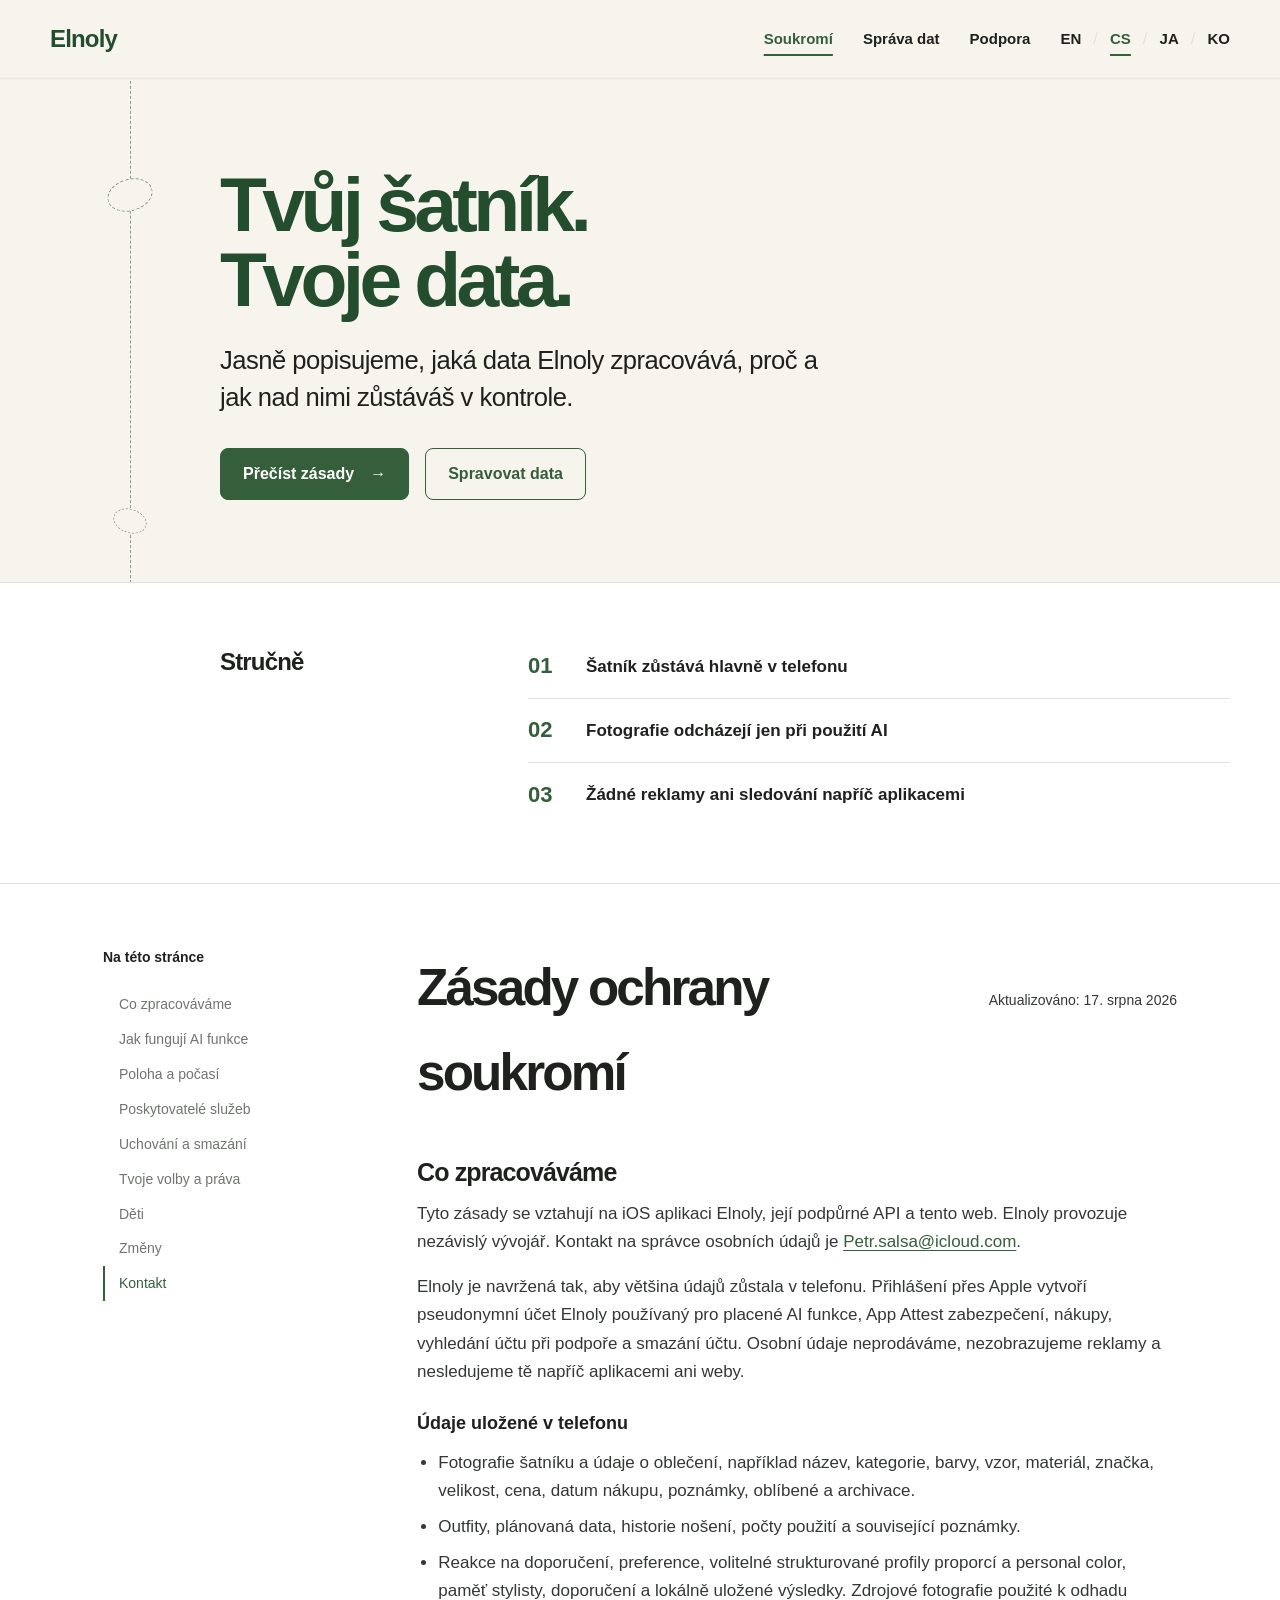
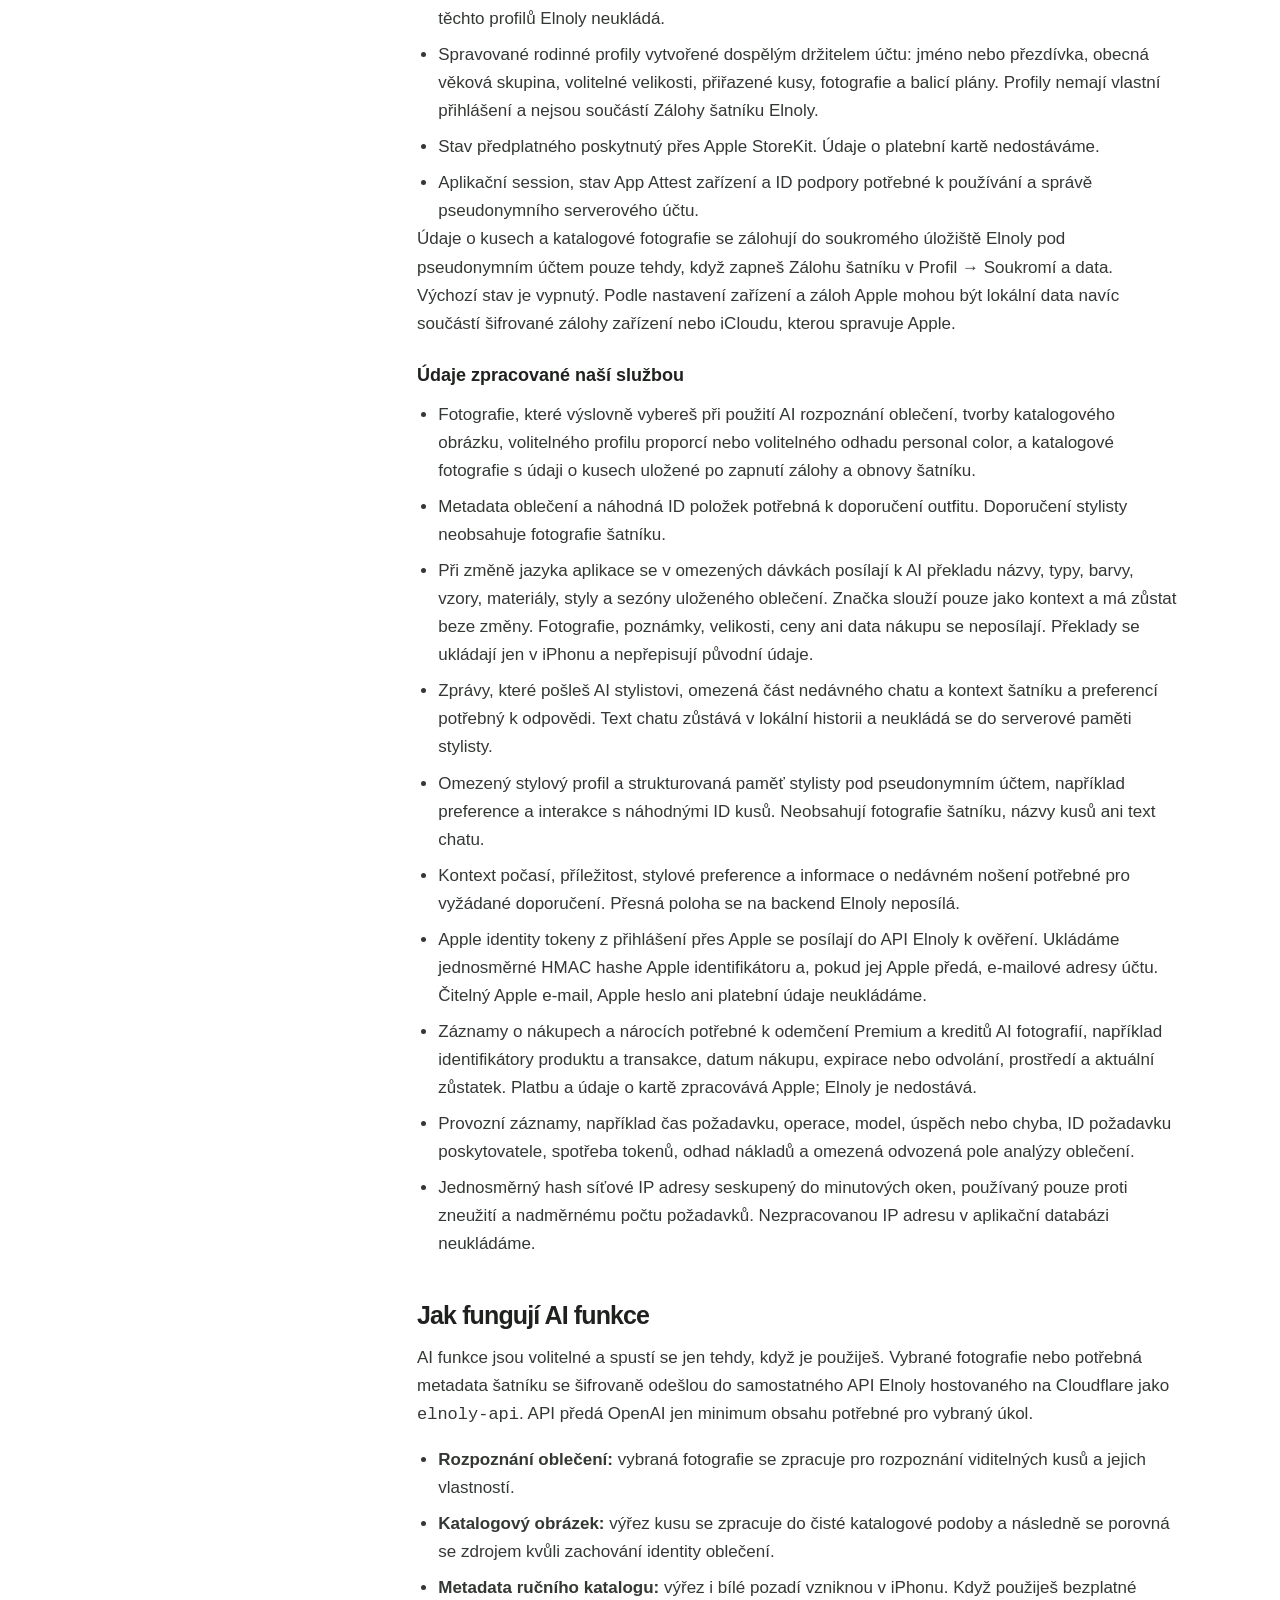
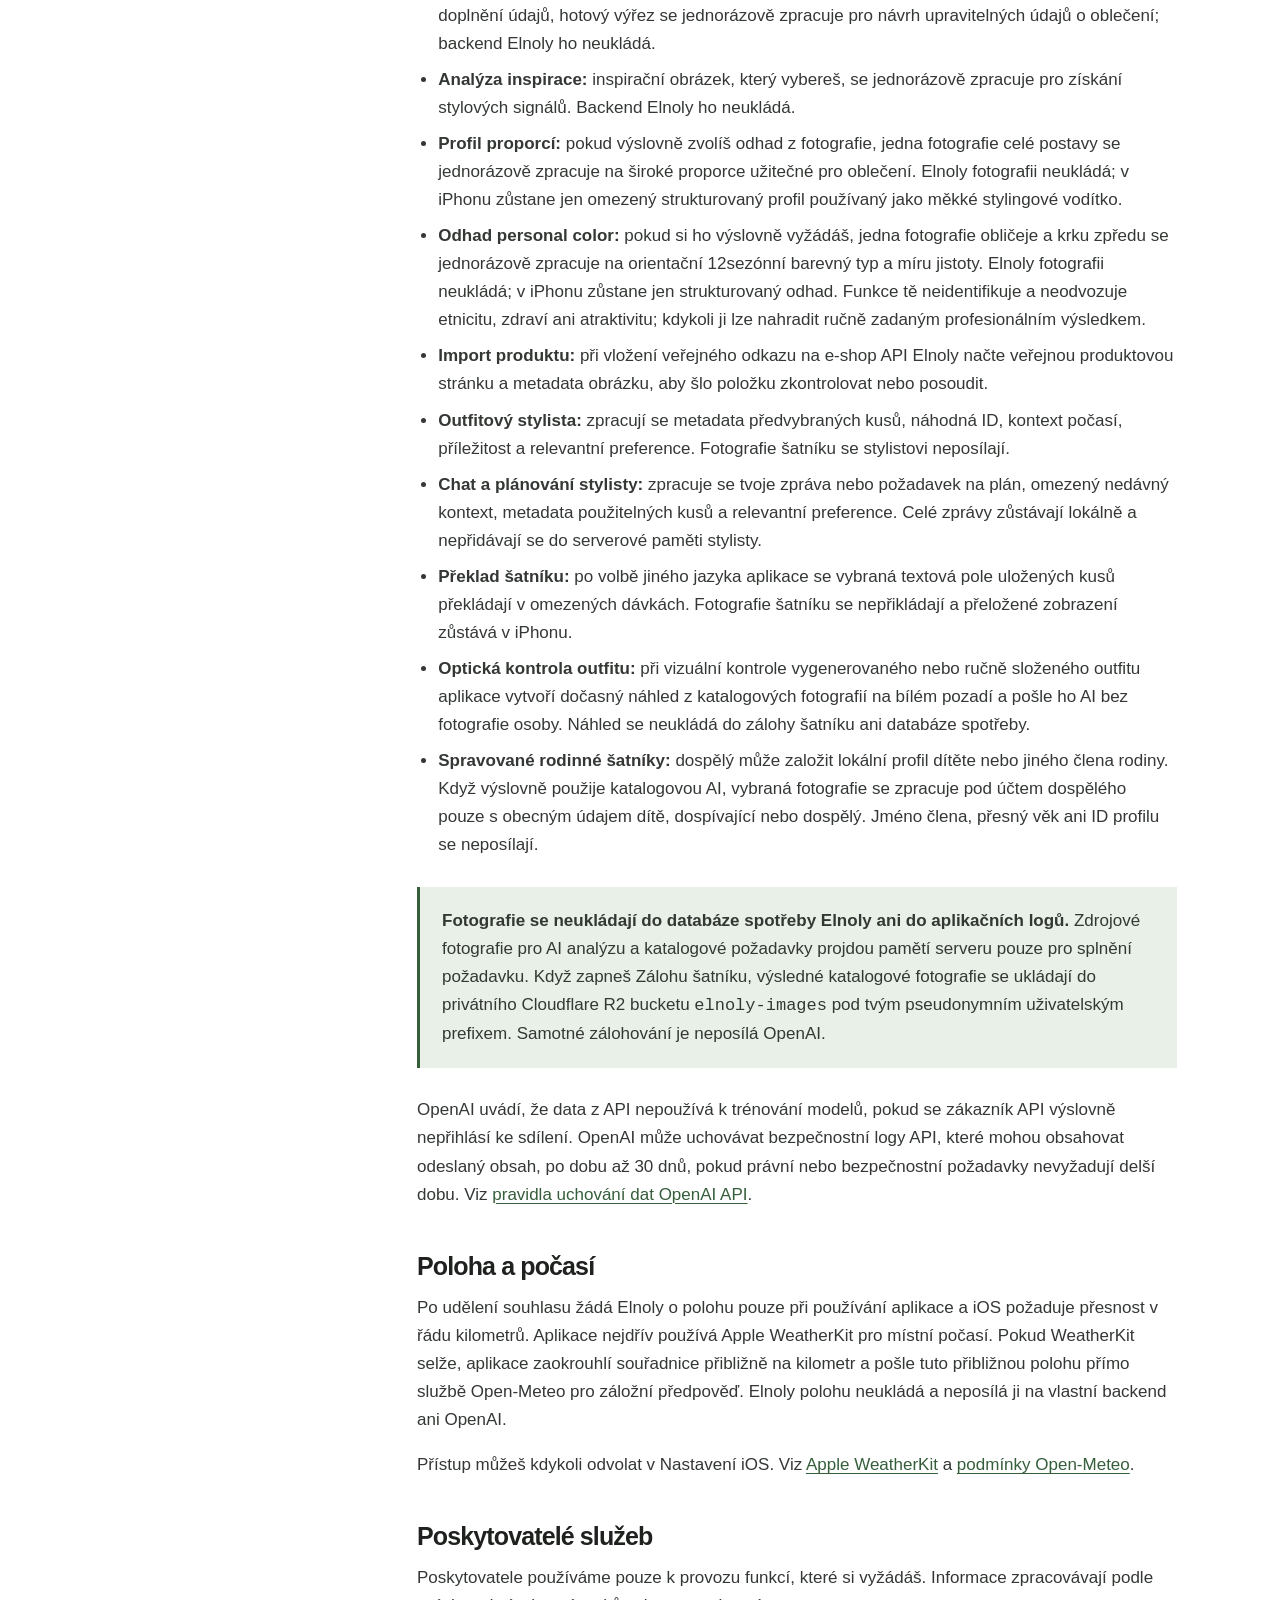
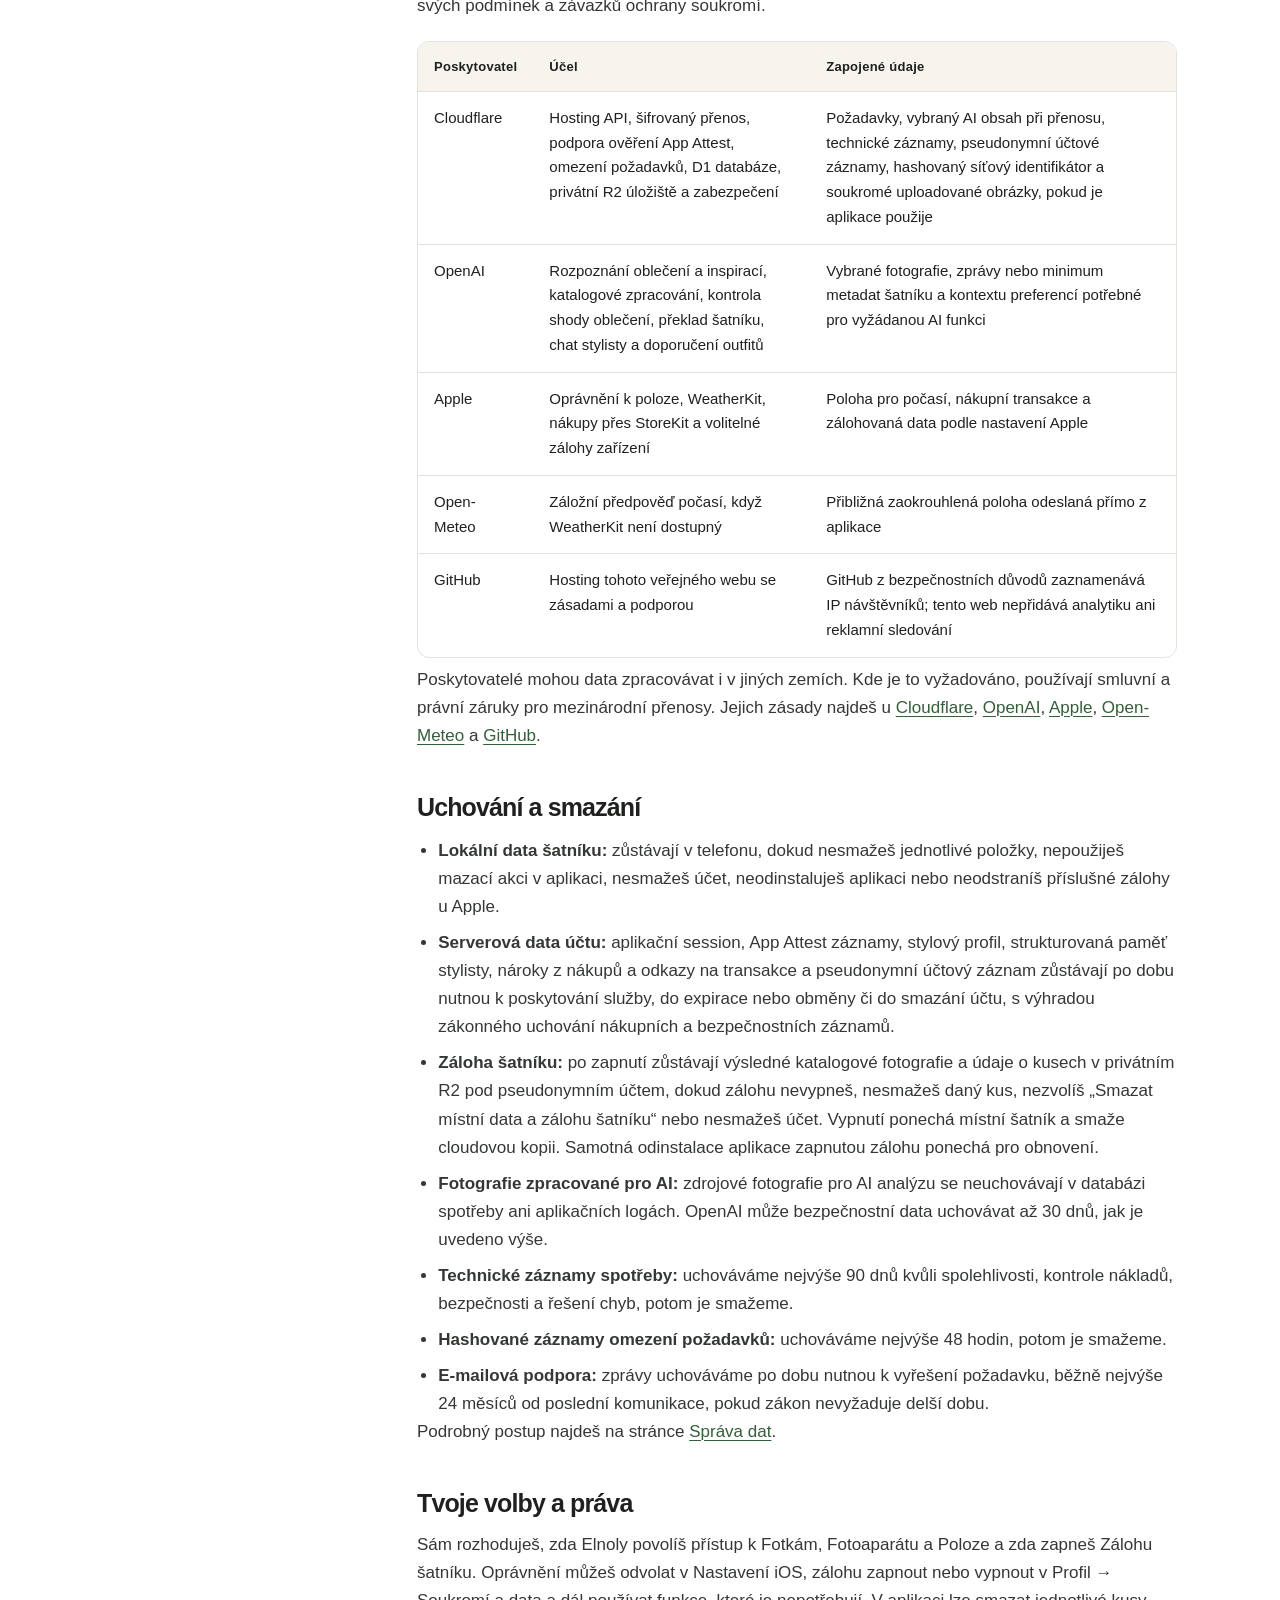
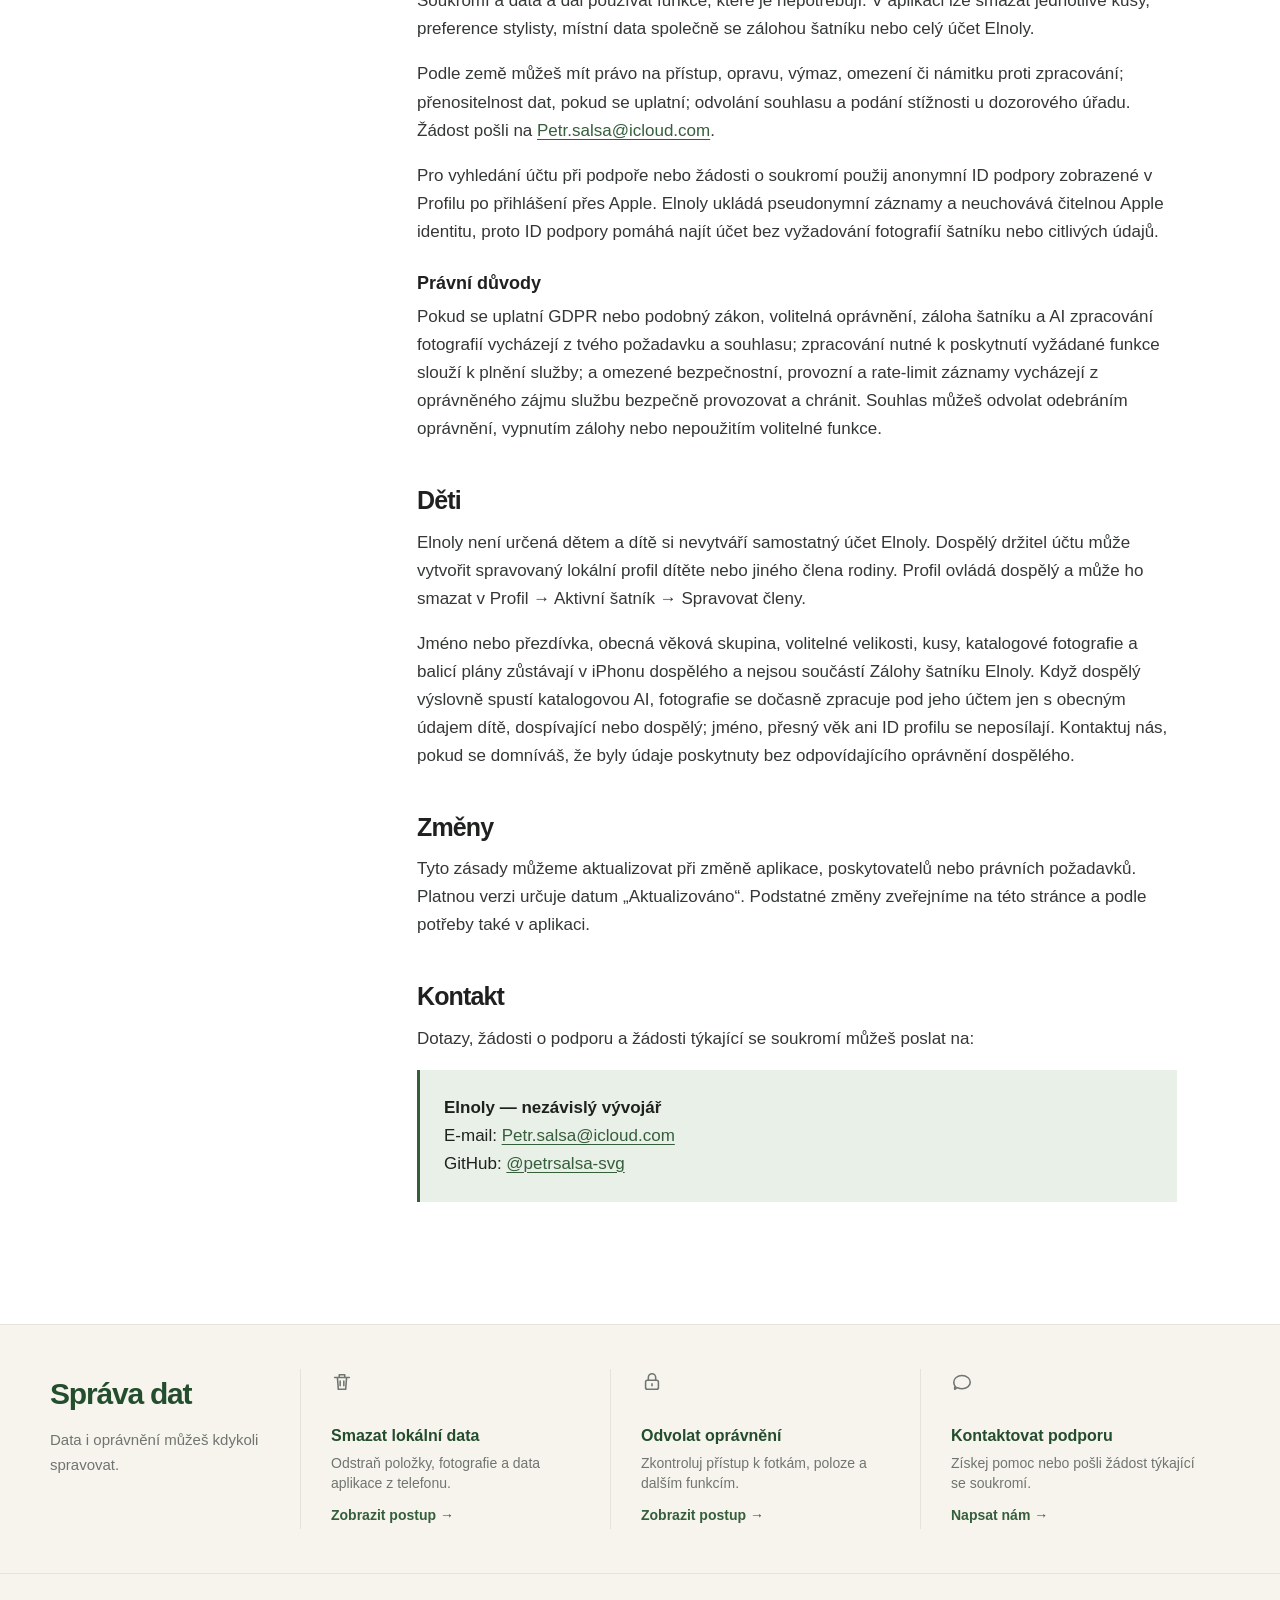
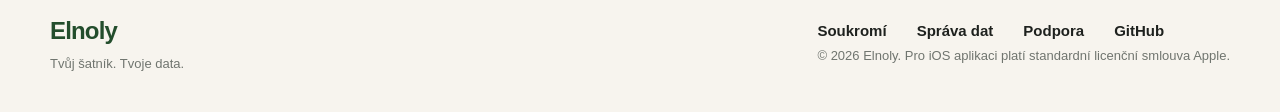
==== commit 877b6629: "Localize privacy policy for Japan and Korea" ====
--- a/cs/index.html
+++ b/cs/index.html
@@ -12,6 +12,8 @@
   <link rel="canonical" href="https://petrsalsa-svg.github.io/Elnoly-Privacy/cs/">
   <link rel="alternate" hreflang="en" href="https://petrsalsa-svg.github.io/Elnoly-Privacy/">
   <link rel="alternate" hreflang="cs" href="https://petrsalsa-svg.github.io/Elnoly-Privacy/cs/">
+  <link rel="alternate" hreflang="ja" href="https://petrsalsa-svg.github.io/Elnoly-Privacy/ja/">
+  <link rel="alternate" hreflang="ko" href="https://petrsalsa-svg.github.io/Elnoly-Privacy/ko/">
   <link rel="stylesheet" href="../assets/styles.css">
   <script src="../assets/site.js" defer></script>
   <title>Elnoly — Zásady ochrany soukromí</title>
@@ -31,7 +33,7 @@
         Menu
       </button>
       <nav class="language-nav" aria-label="Jazyk">
-        <a href="../" lang="en">EN</a><span aria-hidden="true">/</span><a href="./" aria-current="page" lang="cs">CS</a>
+        <a href="../" lang="en">EN</a><span aria-hidden="true">/</span><a href="./" aria-current="page" lang="cs">CS</a><span aria-hidden="true">/</span><a href="../ja/" lang="ja">JA</a><span aria-hidden="true">/</span><a href="../ko/" lang="ko">KO</a>
       </nav>
       <nav class="mobile-nav" id="mobile-navigation" aria-label="Mobilní navigace" data-mobile-nav>
         <a href="./" aria-current="page">Soukromí</a>
@@ -99,7 +101,7 @@
         <article class="policy-article">
           <div class="policy-heading">
             <h2 id="policy-title">Zásady ochrany soukromí</h2>
-            <p class="updated">Aktualizováno: 16. srpna 2026</p>
+            <p class="updated">Aktualizováno: 17. srpna 2026</p>
           </div>
 
           <details class="mobile-toc">
@@ -127,6 +129,7 @@
               <li>Fotografie šatníku a údaje o oblečení, například název, kategorie, barvy, vzor, materiál, značka, velikost, cena, datum nákupu, poznámky, oblíbené a archivace.</li>
               <li>Outfity, plánovaná data, historie nošení, počty použití a související poznámky.</li>
               <li>Reakce na doporučení, preference, volitelné strukturované profily proporcí a personal color, paměť stylisty, doporučení a lokálně uložené výsledky. Zdrojové fotografie použité k odhadu těchto profilů Elnoly neukládá.</li>
+              <li>Spravované rodinné profily vytvořené dospělým držitelem účtu: jméno nebo přezdívka, obecná věková skupina, volitelné velikosti, přiřazené kusy, fotografie a balicí plány. Profily nemají vlastní přihlášení a nejsou součástí Zálohy šatníku Elnoly.</li>
               <li>Stav předplatného poskytnutý přes Apple StoreKit. Údaje o platební kartě nedostáváme.</li>
               <li>Aplikační session, stav App Attest zařízení a ID podpory potřebné k používání a správě pseudonymního serverového účtu.</li>
             </ul>
@@ -136,8 +139,12 @@
             <ul>
               <li>Fotografie, které výslovně vybereš při použití AI rozpoznání oblečení, tvorby katalogového obrázku, volitelného profilu proporcí nebo volitelného odhadu personal color, a katalogové fotografie s údaji o kusech uložené po zapnutí zálohy a obnovy šatníku.</li>
               <li>Metadata oblečení a náhodná ID položek potřebná k doporučení outfitu. Doporučení stylisty neobsahuje fotografie šatníku.</li>
+              <li>Při změně jazyka aplikace se v omezených dávkách posílají k AI překladu názvy, typy, barvy, vzory, materiály, styly a sezóny uloženého oblečení. Značka slouží pouze jako kontext a má zůstat beze změny. Fotografie, poznámky, velikosti, ceny ani data nákupu se neposílají. Překlady se ukládají jen v iPhonu a nepřepisují původní údaje.</li>
+              <li>Zprávy, které pošleš AI stylistovi, omezená část nedávného chatu a kontext šatníku a preferencí potřebný k odpovědi. Text chatu zůstává v lokální historii a neukládá se do serverové paměti stylisty.</li>
+              <li>Omezený stylový profil a strukturovaná paměť stylisty pod pseudonymním účtem, například preference a interakce s náhodnými ID kusů. Neobsahují fotografie šatníku, názvy kusů ani text chatu.</li>
               <li>Kontext počasí, příležitost, stylové preference a informace o nedávném nošení potřebné pro vyžádané doporučení. Přesná poloha se na backend Elnoly neposílá.</li>
-              <li>Apple identity tokeny z přihlášení přes Apple se posílají do API Elnoly k ověření. Ukládáme jednosměrný HMAC hash Apple identifikátoru, ne Apple heslo ani platební údaje.</li>
+              <li>Apple identity tokeny z přihlášení přes Apple se posílají do API Elnoly k ověření. Ukládáme jednosměrné HMAC hashe Apple identifikátoru a, pokud jej Apple předá, e-mailové adresy účtu. Čitelný Apple e-mail, Apple heslo ani platební údaje neukládáme.</li>
+              <li>Záznamy o nákupech a nárocích potřebné k odemčení Premium a kreditů AI fotografií, například identifikátory produktu a transakce, datum nákupu, expirace nebo odvolání, prostředí a aktuální zůstatek. Platbu a údaje o kartě zpracovává Apple; Elnoly je nedostává.</li>
               <li>Provozní záznamy, například čas požadavku, operace, model, úspěch nebo chyba, ID požadavku poskytovatele, spotřeba tokenů, odhad nákladů a omezená odvozená pole analýzy oblečení.</li>
               <li>Jednosměrný hash síťové IP adresy seskupený do minutových oken, používaný pouze proti zneužití a nadměrnému počtu požadavků. Nezpracovanou IP adresu v aplikační databázi neukládáme.</li>
             </ul>
@@ -149,12 +156,16 @@
             <ul>
               <li><strong>Rozpoznání oblečení:</strong> vybraná fotografie se zpracuje pro rozpoznání viditelných kusů a jejich vlastností.</li>
               <li><strong>Katalogový obrázek:</strong> výřez kusu se zpracuje do čisté katalogové podoby a následně se porovná se zdrojem kvůli zachování identity oblečení.</li>
+              <li><strong>Metadata ručního katalogu:</strong> výřez i bílé pozadí vzniknou v iPhonu. Když použiješ bezplatné doplnění údajů, hotový výřez se jednorázově zpracuje pro návrh upravitelných údajů o oblečení; backend Elnoly ho neukládá.</li>
               <li><strong>Analýza inspirace:</strong> inspirační obrázek, který vybereš, se jednorázově zpracuje pro získání stylových signálů. Backend Elnoly ho neukládá.</li>
               <li><strong>Profil proporcí:</strong> pokud výslovně zvolíš odhad z fotografie, jedna fotografie celé postavy se jednorázově zpracuje na široké proporce užitečné pro oblečení. Elnoly fotografii neukládá; v iPhonu zůstane jen omezený strukturovaný profil používaný jako měkké stylingové vodítko.</li>
               <li><strong>Odhad personal color:</strong> pokud si ho výslovně vyžádáš, jedna fotografie obličeje a krku zpředu se jednorázově zpracuje na orientační 12sezónní barevný typ a míru jistoty. Elnoly fotografii neukládá; v iPhonu zůstane jen strukturovaný odhad. Funkce tě neidentifikuje a neodvozuje etnicitu, zdraví ani atraktivitu; kdykoli ji lze nahradit ručně zadaným profesionálním výsledkem.</li>
               <li><strong>Import produktu:</strong> při vložení veřejného odkazu na e-shop API Elnoly načte veřejnou produktovou stránku a metadata obrázku, aby šlo položku zkontrolovat nebo posoudit.</li>
               <li><strong>Outfitový stylista:</strong> zpracují se metadata předvybraných kusů, náhodná ID, kontext počasí, příležitost a relevantní preference. Fotografie šatníku se stylistovi neposílají.</li>
+              <li><strong>Chat a plánování stylisty:</strong> zpracuje se tvoje zpráva nebo požadavek na plán, omezený nedávný kontext, metadata použitelných kusů a relevantní preference. Celé zprávy zůstávají lokálně a nepřidávají se do serverové paměti stylisty.</li>
+              <li><strong>Překlad šatníku:</strong> po volbě jiného jazyka aplikace se vybraná textová pole uložených kusů překládají v omezených dávkách. Fotografie šatníku se nepřikládají a přeložené zobrazení zůstává v iPhonu.</li>
               <li><strong>Optická kontrola outfitu:</strong> při vizuální kontrole vygenerovaného nebo ručně složeného outfitu aplikace vytvoří dočasný náhled z katalogových fotografií na bílém pozadí a pošle ho AI bez fotografie osoby. Náhled se neukládá do zálohy šatníku ani databáze spotřeby.</li>
+              <li><strong>Spravované rodinné šatníky:</strong> dospělý může založit lokální profil dítěte nebo jiného člena rodiny. Když výslovně použije katalogovou AI, vybraná fotografie se zpracuje pod účtem dospělého pouze s obecným údajem dítě, dospívající nebo dospělý. Jméno člena, přesný věk ani ID profilu se neposílají.</li>
             </ul>
             <div class="notice">
               <p><strong>Fotografie se neukládají do databáze spotřeby Elnoly ani do aplikačních logů.</strong> Zdrojové fotografie pro AI analýzu a katalogové požadavky projdou pamětí serveru pouze pro splnění požadavku. Když zapneš Zálohu šatníku, výsledné katalogové fotografie se ukládají do privátního Cloudflare R2 bucketu <code>elnoly-images</code> pod tvým pseudonymním uživatelským prefixem. Samotné zálohování je neposílá OpenAI.</p>
@@ -176,7 +187,7 @@
                 <thead><tr><th>Poskytovatel</th><th>Účel</th><th>Zapojené údaje</th></tr></thead>
                 <tbody>
                   <tr><td>Cloudflare</td><td>Hosting API, šifrovaný přenos, podpora ověření App Attest, omezení požadavků, D1 databáze, privátní R2 úložiště a zabezpečení</td><td>Požadavky, vybraný AI obsah při přenosu, technické záznamy, pseudonymní účtové záznamy, hashovaný síťový identifikátor a soukromé uploadované obrázky, pokud je aplikace použije</td></tr>
-                  <tr><td>OpenAI</td><td>Rozpoznání oblečení, katalogové zpracování, ověření shody a doporučení outfitů</td><td>Vybrané fotografie nebo minimum metadat šatníku potřebné pro vyžádanou AI funkci</td></tr>
+                  <tr><td>OpenAI</td><td>Rozpoznání oblečení a inspirací, katalogové zpracování, kontrola shody oblečení, překlad šatníku, chat stylisty a doporučení outfitů</td><td>Vybrané fotografie, zprávy nebo minimum metadat šatníku a kontextu preferencí potřebné pro vyžádanou AI funkci</td></tr>
                   <tr><td>Apple</td><td>Oprávnění k poloze, WeatherKit, nákupy přes StoreKit a volitelné zálohy zařízení</td><td>Poloha pro počasí, nákupní transakce a zálohovaná data podle nastavení Apple</td></tr>
                   <tr><td>Open-Meteo</td><td>Záložní předpověď počasí, když WeatherKit není dostupný</td><td>Přibližná zaokrouhlená poloha odeslaná přímo z aplikace</td></tr>
                   <tr><td>GitHub</td><td>Hosting tohoto veřejného webu se zásadami a podporou</td><td>GitHub z bezpečnostních důvodů zaznamenává IP návštěvníků; tento web nepřidává analytiku ani reklamní sledování</td></tr>
@@ -190,7 +201,7 @@
             <h3>Uchování a smazání</h3>
             <ul>
               <li><strong>Lokální data šatníku:</strong> zůstávají v telefonu, dokud nesmažeš jednotlivé položky, nepoužiješ mazací akci v aplikaci, nesmažeš účet, neodinstaluješ aplikaci nebo neodstraníš příslušné zálohy u Apple.</li>
-              <li><strong>Serverová data účtu:</strong> aplikační session, App Attest záznamy, stylový profil a pseudonymní účtový záznam zůstávají do expirace, obměny nebo do smazání účtu v aplikaci.</li>
+              <li><strong>Serverová data účtu:</strong> aplikační session, App Attest záznamy, stylový profil, strukturovaná paměť stylisty, nároky z nákupů a odkazy na transakce a pseudonymní účtový záznam zůstávají po dobu nutnou k poskytování služby, do expirace nebo obměny či do smazání účtu, s výhradou zákonného uchování nákupních a bezpečnostních záznamů.</li>
               <li><strong>Záloha šatníku:</strong> po zapnutí zůstávají výsledné katalogové fotografie a údaje o kusech v privátním R2 pod pseudonymním účtem, dokud zálohu nevypneš, nesmažeš daný kus, nezvolíš „Smazat místní data a zálohu šatníku“ nebo nesmažeš účet. Vypnutí ponechá místní šatník a smaže cloudovou kopii. Samotná odinstalace aplikace zapnutou zálohu ponechá pro obnovení.</li>
               <li><strong>Fotografie zpracované pro AI:</strong> zdrojové fotografie pro AI analýzu se neuchovávají v databázi spotřeby ani aplikačních logách. OpenAI může bezpečnostní data uchovávat až 30 dnů, jak je uvedeno výše.</li>
               <li><strong>Technické záznamy spotřeby:</strong> uchováváme nejvýše 90 dnů kvůli spolehlivosti, kontrole nákladů, bezpečnosti a řešení chyb, potom je smažeme.</li>
@@ -211,7 +222,8 @@
 
           <section id="children">
             <h3>Děti</h3>
-            <p>Elnoly není určena dětem mladším 13 let ani nižšího věku stanoveného místním právem. Osobní údaje dětí vědomě neshromažďujeme. Pokud se domníváš, že nám dítě osobní údaje poskytlo, kontaktuj nás a podle potřeby je prověříme a smažeme.</p>
+            <p>Elnoly není určená dětem a dítě si nevytváří samostatný účet Elnoly. Dospělý držitel účtu může vytvořit spravovaný lokální profil dítěte nebo jiného člena rodiny. Profil ovládá dospělý a může ho smazat v Profil → Aktivní šatník → Spravovat členy.</p>
+            <p>Jméno nebo přezdívka, obecná věková skupina, volitelné velikosti, kusy, katalogové fotografie a balicí plány zůstávají v iPhonu dospělého a nejsou součástí Zálohy šatníku Elnoly. Když dospělý výslovně spustí katalogovou AI, fotografie se dočasně zpracuje pod jeho účtem jen s obecným údajem dítě, dospívající nebo dospělý; jméno, přesný věk ani ID profilu se neposílají. Kontaktuj nás, pokud se domníváš, že byly údaje poskytnuty bez odpovídajícího oprávnění dospělého.</p>
           </section>
 
           <section id="changes">
